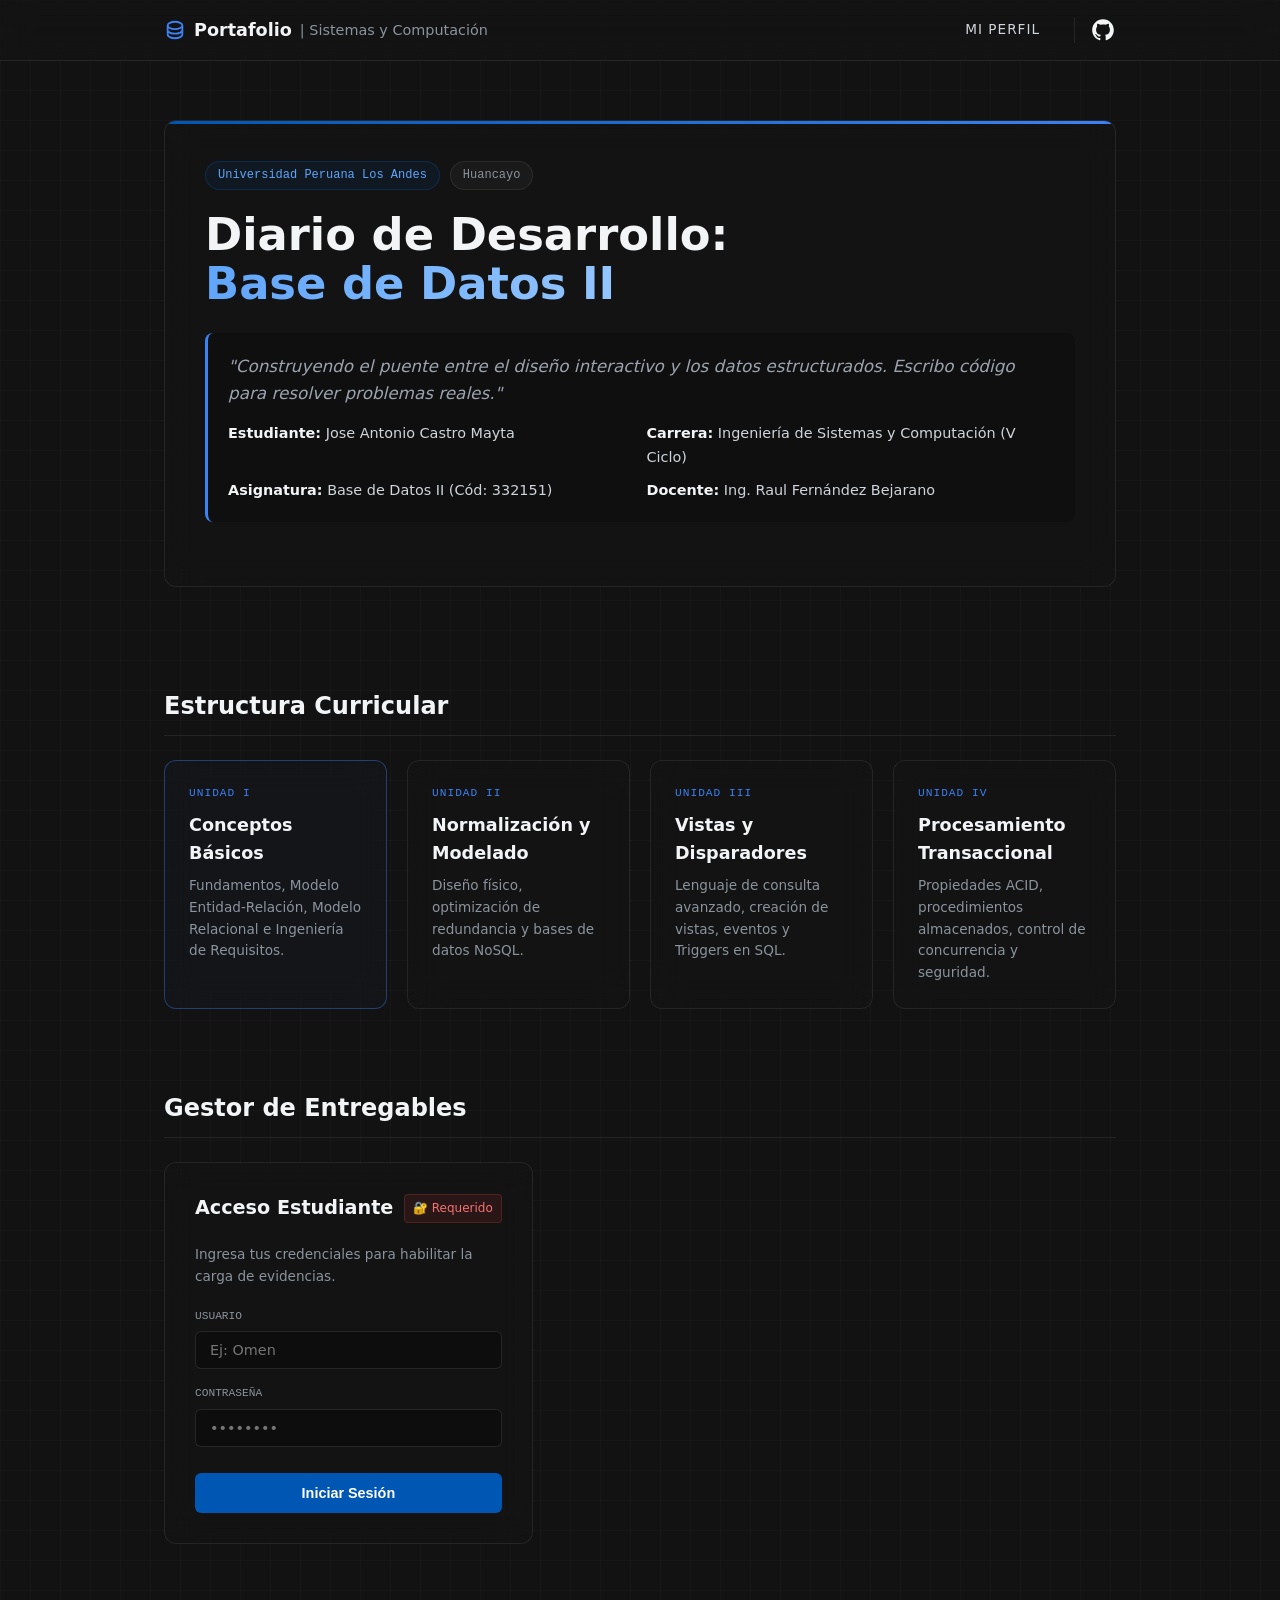
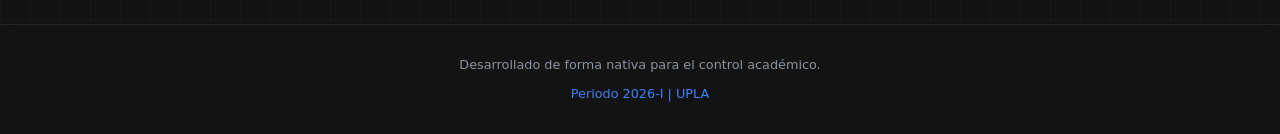
==== index.html @ 343cab28 "Add files via upload" ====
<!DOCTYPE html>
<html lang="es">
<head>
    <meta charset="UTF-8">
    <meta name="viewport" content="width=device-width, initial-scale=1.0">
    <title>Portafolio | Base de Datos II - UPLA</title>
    <link rel="stylesheet" href="styles.css">
</head>
<body>

    <nav class="glass-panel" style="border-radius: 0; border-top: none; border-left: none; border-right: none;">
        <div class="nav-content">
            <div class="logo">
                <svg width="22" height="22" fill="none" stroke="currentColor" viewBox="0 0 24 24" style="color: var(--accent)">
                    <path stroke-linecap="round" stroke-linejoin="round" stroke-width="2" d="M4 7v10c0 2.21 3.582 4 8 4s8-1.79 8-4V7M4 7c0 2.21 3.582 4 8 4s8-1.79 8-4M4 7c0-2.21 3.582-4 8-4s8 1.79 8 4m0 5c0 2.21-3.582 4-8 4s-8-1.79-8-4"></path>
                </svg>
                Portafolio <span>| Sistemas y Computación</span>
            </div>
            <ul class="nav-links" style="display: flex; align-items: center;">
                <li><a href="contruccion.html">Mi Perfil</a></li>
                <li style="margin-left: 10px; padding-left: 15px; border-left: 1px solid var(--border-color);">
                    <a href="https://github.com/joseofical-ctrl/database-web" target="_blank" style="display: flex; align-items: center; gap: 6px; color: var(--text-light); transition: color 0.3s;">
                        <svg width="26" height="26" fill="currentColor" viewBox="0 0 24 24">
                            <path fill-rule="evenodd" clip-rule="evenodd" d="M12 2C6.477 2 2 6.477 2 12c0 4.42 2.865 8.166 6.839 9.489.5.092.682-.217.682-.482 0-.237-.008-.866-.013-1.7-2.782.603-3.369-1.34-3.369-1.34-.454-1.156-1.11-1.462-1.11-1.462-.908-.62.069-.608.069-.608 1.003.07 1.531 1.03 1.531 1.03.892 1.529 2.341 1.087 2.91.831.092-.646.35-1.086.636-1.336-2.22-.253-4.555-1.11-4.555-4.943 0-1.091.39-1.984 1.029-2.683-.103-.253-.446-1.27.098-2.647 0 0 .84-.269 2.75 1.025A9.578 9.578 0 0112 6.836c.85.004 1.705.114 2.504.336 1.909-1.294 2.747-1.025 2.747-1.025.546 1.379.203 2.394.1 2.647.64.699 1.028 1.592 1.028 2.683 0 3.842-2.339 4.687-4.566 4.935.359.309.678.919.678 1.852 0 1.336-.012 2.415-.012 2.743 0 .267.18.578.688.48C19.138 20.161 22 16.416 22 12c0-5.523-4.477-10-10-10z"></path>
                        </svg>
                    </a>
                </li>
            </ul>
        </div>
    </nav>

    <div class="container">
        <section id="presentacion">
            <div class="glass-panel hero-card">
                <div class="hero-decoration"></div>
                <div class="header-badges">
                    <span class="badge upla-badge">Universidad Peruana Los Andes</span>
                    <span class="badge location-badge">Huancayo</span>
                </div>
                <h1>Diario de Desarrollo: <br> <span class="text-gradient">Base de Datos II</span></h1>
                <div class="profile-info">
                    <p class="philosophy">"Construyendo el puente entre el diseño interactivo y los datos estructurados. Escribo código para resolver problemas reales."</p>
                    <ul class="course-details">
                        <li><strong>Estudiante:</strong> Jose Antonio Castro Mayta</li>
                        <li><strong>Carrera:</strong> Ingeniería de Sistemas y Computación (V Ciclo)</li>
                        <li><strong>Asignatura:</strong> Base de Datos II (Cód: 332151)</li>
                        <li><strong>Docente:</strong> Ing. Raul Fernández Bejarano</li>
                    </ul>
                </div>
            </div>
        </section>

        <section id="silabo">
            <h2 class="section-title">Estructura Curricular</h2>
            <div class="roadmap-grid">
                <div class="glass-panel unit-card active-unit">
                    <div class="unit-number">Unidad I</div>
                    <h3>Conceptos Básicos</h3>
                    <p>Fundamentos, Modelo Entidad-Relación, Modelo Relacional e Ingeniería de Requisitos.</p>
                </div>
                <div class="glass-panel unit-card">
                    <div class="unit-number">Unidad II</div>
                    <h3>Normalización y Modelado</h3>
                    <p>Diseño físico, optimización de redundancia y bases de datos NoSQL.</p>
                </div>
                <div class="glass-panel unit-card">
                    <div class="unit-number">Unidad III</div>
                    <h3>Vistas y Disparadores</h3>
                    <p>Lenguaje de consulta avanzado, creación de vistas, eventos y Triggers en SQL.</p>
                </div>
                <div class="glass-panel unit-card">
                    <div class="unit-number">Unidad IV</div>
                    <h3>Procesamiento Transaccional</h3>
                    <p>Propiedades ACID, procedimientos almacenados, control de concurrencia y seguridad.</p>
                </div>
            </div>
        </section>

        <section id="entregables">
            <h2 class="section-title">Gestor de Entregables</h2>
            <div class="dashboard-grid">
                
                <div class="glass-panel upload-panel" id="panelInteractivo">
                    <div id="loginSection">
                        <div class="panel-header">
                            <h2>Acceso Estudiante</h2>
                            <span class="auth-lock">🔐 Requerido</span>
                        </div>
                        <p style="font-size: 0.85rem; color: var(--text-muted); margin-bottom: 20px;">
                            Ingresa tus credenciales para habilitar la carga de evidencias.
                        </p>
                        <form id="loginForm">
                            <div class="form-group">
                                <label for="codigo">Usuario</label>
                                <input type="text" id="codigo" class="form-control" placeholder="Ej: Omen" required>
                            </div>
                            <div class="form-group">
                                <label for="password">Contraseña</label>
                                <input type="password" id="password" class="form-control" placeholder="••••••••" required>
                            </div>
                            <button type="submit" class="btn-submit" style="background: var(--upla-blue); margin-top: 10px;">
                                Iniciar Sesión
                            </button>
                        </form>
                    </div>

                    <div id="uploadSection" class="hidden">
                        <div class="panel-header">
                            <h2>Subir Evidencia</h2>
                            <button id="btnLogout" class="btn-logout">Cerrar Sesión</button>
                        </div>
                        
                        <form id="uploadForm">
                            <div class="form-group">
                                <label for="weekSelect">Seleccionar Unidad</label>
                                <select id="weekSelect" class="form-control" required>
                                    <option value="Unidad I • Semana 1">Unidad I - Semana 1</option>
                                    <option value="Unidad I • Semana 2">Unidad I - Semana 2</option>
                                    <option value="Unidad I • Semana 3">Unidad I - Semana 3</option>
                                    <option value="Unidad I • Semana 4">Unidad I - Semana 4</option>
                                </select>
                            </div>
                            
                            <div class="form-group">
                                <label for="taskTitle">Título del Informe</label>
                                <input type="text" id="taskTitle" class="form-control" placeholder="Ej: Informe Técnico Comparativo" required>
                            </div>

                            <div class="form-group">
                                <label for="fileInput">Documentos e Imágenes (Múltiples)</label>
                                <input type="file" id="fileInput" class="form-control" accept=".pdf,.docx,.zip,.jpg,.png,.jpeg" multiple required>
                                <div id="previewContainer" style="display: flex; gap: 10px; flex-wrap: wrap; margin-top: 10px;"></div>
                            </div>

                            <button type="submit" class="btn-submit mt-4">Registrar Entrega</button>
                        </form>
                    </div>
                </div>

                <div class="history-panel">
                    <div class="tasks-list" id="tasksList">
                        </div>
                </div>
            </div>
        </section>
    </div>

    <div id="editModal" class="hidden" style="position: fixed; top: 0; left: 0; width: 100%; height: 100%; background: rgba(0,0,0,0.8); z-index: 2000; display: flex; justify-content: center; align-items: center; backdrop-filter: blur(5px);">
        <div class="glass-panel" style="padding: 30px; width: 400px; max-width: 90%;">
            <h2 style="color: white; margin-bottom: 20px; font-size: 1.5rem;">Editar Entrega</h2>
            <form id="editForm">
                <input type="hidden" id="editId">
                <div class="form-group">
                    <label for="editWeekSelect">Modificar Unidad</label>
                    <select id="editWeekSelect" class="form-control" required>
                        <option value="Unidad I • Semana 1">Unidad I - Semana 1</option>
                        <option value="Unidad I • Semana 2">Unidad I - Semana 2</option>
                        <option value="Unidad I • Semana 3">Unidad I - Semana 3</option>
                        <option value="Unidad I • Semana 4">Unidad I - Semana 4</option>
                    </select>
                </div>
                <div class="form-group">
                    <label for="editTitle">Modificar Título</label>
                    <input type="text" id="editTitle" class="form-control" required>
                </div>
                
                <div class="form-group">
                    <label for="editFileInput">Subir Documentos</label>
                    <input type="file" id="editFileInput" class="form-control" accept=".pdf,.docx,.zip,.jpg,.png,.jpeg" multiple>
                    <small style="color: var(--text-muted); font-size: 0.75rem;">* Deja en blanco para mantener los archivos actuales.</small>
                    
                    <label style="display: flex; align-items: center; gap: 8px; font-size: 0.85rem; color: var(--text-light); margin-top: 10px; cursor: pointer;">
                        <input type="checkbox" id="keepOldFiles" checked>
                        Sumar a los archivos existentes (No borrar los anteriores)
                    </label>
                </div>

                <div style="display: flex; gap: 10px; margin-top: 25px;">
                    <button type="submit" class="btn-submit" style="flex: 1;">Guardar Cambios</button>
                    <button type="button" id="btnCancelEdit" class="btn-submit" style="flex: 1; background: transparent; border: 1px solid rgba(239, 68, 68, 0.5); color: #f87171;">Cancelar</button>
                </div>
            </form>
        </div>
    </div>

    <div id="viewDocsModal" class="hidden" style="position: fixed; top: 0; left: 0; width: 100%; height: 100%; background: rgba(0,0,0,0.8); z-index: 2000; display: flex; justify-content: center; align-items: center; backdrop-filter: blur(5px);">
        <div class="glass-panel" style="padding: 30px; width: 800px; max-width: 95%;">
            <div style="display: flex; justify-content: space-between; align-items: center; margin-bottom: 20px;">
                <h2 style="color: white; font-size: 1.5rem;">Archivos Adjuntos</h2>
                <button id="btnCloseDocs" style="background: transparent; border: none; color: var(--text-muted); cursor: pointer; font-size: 1.5rem; transition: color 0.3s;">✖</button>
            </div>
            
            <div id="docsListContainer" style="display: flex; flex-direction: column; gap: 12px; max-height: 60vh; overflow-y: auto; padding-right: 10px;">
                </div>
        </div>
    </div>

    <footer class="glass-panel" style="border-radius: 0; border-bottom: none; border-left: none; border-right: none;">
        <p>Desarrollado de forma nativa para el control académico.</p>
        <p style="margin-top: 8px; color: var(--accent);">Periodo 2026-I | UPLA</p>
    </footer>

    <script src="script.js"></script>
</body>
</html>
---- styles.css ----
:root {
    --bg-main: #121212;
    --bg-darker: #0d0d0d;
    --text-main: #d1d5db; 
    --text-light: #f3f4f6;
    --text-muted: #8b949e; 
    --accent: #3b82f6; 
    --upla-blue: #0056b3;
    --border-color: rgba(255, 255, 255, 0.08);
    --glass-bg: rgba(20, 20, 20, 0.6);
    --font-family: 'Segoe UI', system-ui, -apple-system, sans-serif;
}

* { margin: 0; padding: 0; box-sizing: border-box; }

body {
    background-color: var(--bg-main);
    color: var(--text-main);
    font-family: var(--font-family);
    line-height: 1.6;
    background-image: 
        linear-gradient(to right, rgba(255, 255, 255, 0.02) 1px, transparent 1px),
        linear-gradient(to bottom, rgba(255, 255, 255, 0.02) 1px, transparent 1px);
    background-size: 30px 30px;
}

a { color: inherit; text-decoration: none; transition: color 0.3s; }
a:hover { color: var(--accent); }

.container { max-width: 1000px; margin: 0 auto; padding: 0 24px; }
.section-title { font-size: 1.5rem; color: var(--text-light); margin-bottom: 24px; border-bottom: 1px solid var(--border-color); padding-bottom: 10px; }

.glass-panel {
    background: var(--glass-bg);
    backdrop-filter: blur(16px);
    -webkit-backdrop-filter: blur(16px);
    border: 1px solid var(--border-color);
    border-radius: 12px;
}

nav { position: fixed; top: 0; width: 100%; z-index: 1000; border-bottom: 1px solid var(--border-color); }
.nav-content { display: flex; justify-content: space-between; align-items: center; padding: 16px 24px; max-width: 1000px; margin: 0 auto; }
.logo { font-size: 1.1rem; font-weight: bold; color: var(--text-light); display: flex; align-items: center; gap: 8px; }
.logo span { color: var(--text-muted); font-weight: normal; font-size: 0.9rem; }
.nav-links { display: flex; gap: 24px; list-style: none; font-size: 0.85rem; text-transform: uppercase; letter-spacing: 1px; }

#presentacion { padding-top: 120px; padding-bottom: 60px; }
.hero-card { padding: 40px; position: relative; overflow: hidden; }
.hero-decoration { position: absolute; top: 0; left: 0; width: 100%; height: 3px; background: linear-gradient(to right, var(--upla-blue), var(--accent)); }
.header-badges { display: flex; gap: 10px; margin-bottom: 20px; }
.badge { padding: 4px 12px; border-radius: 20px; font-size: 0.75rem; font-family: monospace; border: 1px solid var(--border-color); }
.upla-badge { background: rgba(0, 86, 179, 0.1); color: #60a5fa; border-color: rgba(0, 86, 179, 0.3); }
.location-badge { background: rgba(255, 255, 255, 0.03); color: var(--text-muted); }
.hero-card h1 { font-size: 2.8rem; color: var(--text-light); line-height: 1.1; margin-bottom: 24px; }
.text-gradient { background: linear-gradient(to right, #60a5fa, #93c5fd); -webkit-background-clip: text; -webkit-text-fill-color: transparent; }

.profile-info { background: rgba(0,0,0,0.2); padding: 20px; border-radius: 8px; border-left: 3px solid var(--accent); margin-bottom: 24px; }
.philosophy { font-style: italic; color: #9ca3af; margin-bottom: 16px; font-size: 1.05rem; }
.course-details { list-style: none; display: grid; grid-template-columns: 1fr 1fr; gap: 10px; font-size: 0.9rem; }
.course-details strong { color: var(--text-light); font-weight: 600; }

.tags { display: flex; gap: 10px; flex-wrap: wrap; }
.tag { padding: 4px 10px; background: var(--bg-darker); border: 1px solid rgba(255,255,255,0.1); border-radius: 4px; font-size: 0.75rem; font-family: monospace; }

#silabo { padding: 40px 0; }
.roadmap-grid { display: grid; grid-template-columns: repeat(auto-fit, minmax(220px, 1fr)); gap: 20px; }
.unit-card { padding: 24px; transition: transform 0.3s; }
.unit-card:hover { transform: translateY(-5px); border-color: rgba(59, 130, 246, 0.3); }
.active-unit { border-color: rgba(59, 130, 246, 0.4); background: rgba(59, 130, 246, 0.03); }
.unit-number { font-size: 0.7rem; font-family: monospace; color: var(--accent); text-transform: uppercase; letter-spacing: 1px; margin-bottom: 8px; }
.unit-card h3 { font-size: 1.1rem; color: var(--text-light); margin-bottom: 8px; }
.unit-card p { font-size: 0.85rem; color: var(--text-muted); }

#entregables { padding: 40px 0 80px 0; }
.dashboard-grid { display: grid; grid-template-columns: 1fr; gap: 30px; }
@media (min-width: 800px) { .dashboard-grid { grid-template-columns: 4fr 6fr; } }

.upload-panel { padding: 30px; position: sticky; top: 90px; }
.panel-header { display: flex; justify-content: space-between; align-items: center; margin-bottom: 20px; }
.panel-header h2 { color: var(--text-light); font-size: 1.2rem; }
.auth-lock { font-size: 0.75rem; background: rgba(239, 68, 68, 0.1); color: #f87171; padding: 4px 8px; border-radius: 4px; border: 1px solid rgba(239, 68, 68, 0.2); }

.form-group { margin-bottom: 16px; }
.form-group label { display: block; font-size: 0.7rem; font-family: monospace; color: var(--text-muted); margin-bottom: 6px; text-transform: uppercase; }
.form-control { width: 100%; background: var(--bg-darker); border: 1px solid rgba(255,255,255,0.1); color: var(--text-muted); padding: 10px 14px; border-radius: 6px; font-family: inherit; font-size: 0.9rem; }

.btn-submit { width: 100%; padding: 12px; border-radius: 6px; font-size: 0.9rem; font-weight: 600; text-align: center; border: none; color: white; background: var(--accent); cursor: pointer; transition: background 0.3s;}
.btn-submit:hover { background: #2563eb; }

.tasks-list { display: flex; flex-direction: column; gap: 16px; }
.task-card { padding: 20px; border-left: 3px solid var(--accent); }
.task-header { display: flex; justify-content: space-between; align-items: flex-start; margin-bottom: 12px; }
.task-week { font-size: 0.7rem; font-family: monospace; color: var(--accent); }
.task-title { color: var(--text-light); font-size: 1rem; margin-top: 4px; }
.task-desc { font-size: 0.85rem; color: var(--text-muted); margin-top: 4px; }
.status-badge { font-size: 0.7rem; font-weight: bold; padding: 3px 8px; border-radius: 4px; background: rgba(16, 185, 129, 0.1); color: #34d399; border: 1px solid rgba(16, 185, 129, 0.2); }
.task-links { padding-top: 12px; border-top: 1px solid var(--border-color); display: flex; gap: 12px; }
.btn-link { font-size: 0.8rem; color: var(--text-main); background: rgba(255,255,255,0.03); padding: 6px 10px; border-radius: 4px; border: 1px solid transparent; cursor: pointer;}
.btn-link:hover { background: rgba(255,255,255,0.08); border-color: var(--border-color); color: var(--text-light); }

footer { text-align: center; padding: 30px; border-top: 1px solid var(--border-color); font-size: 0.8rem; color: var(--text-muted); }

.hidden { display: none !important; }

.btn-logout { background: transparent; border: 1px solid rgba(239, 68, 68, 0.3); color: #f87171; padding: 4px 10px; border-radius: 4px; font-size: 0.7rem; cursor: pointer; transition: all 0.3s ease; }
.btn-logout:hover { background: rgba(239, 68, 68, 0.1); border-color: rgba(239, 68, 68, 0.6); }
.mt-4 { margin-top: 16px; }

@keyframes slideDown {
    from { opacity: 0; transform: translateY(-10px); }
    to { opacity: 1; transform: translateY(0); }
}
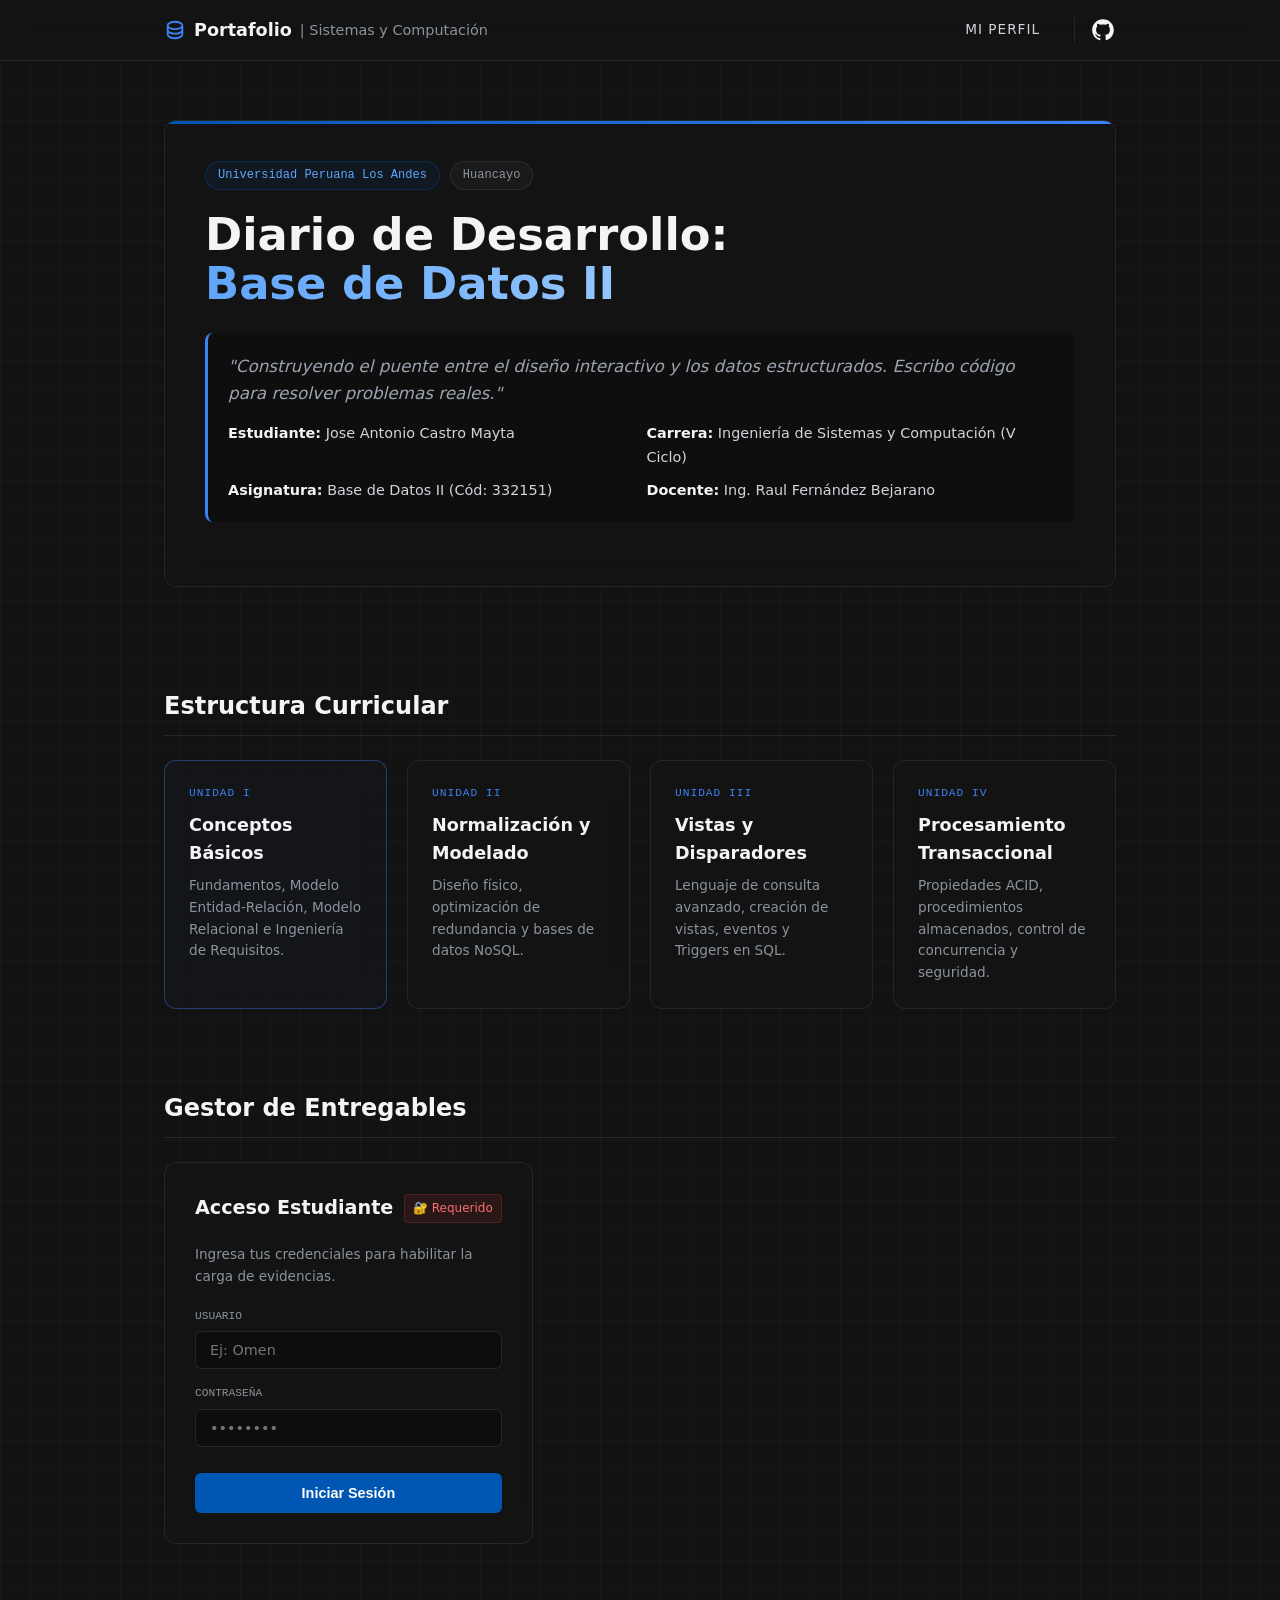
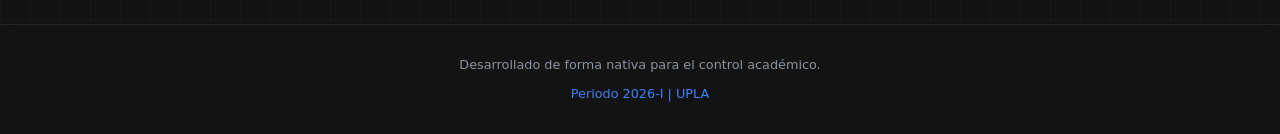
==== commit b2bc6748: "Add files via upload" ====
--- a/index.html
+++ b/index.html
@@ -1,27 +1,36 @@
 <!DOCTYPE html>
 <html lang="es">
+
 <head>
     <meta charset="UTF-8">
     <meta name="viewport" content="width=device-width, initial-scale=1.0">
+    <meta name="description"
+        content="Portafolio del curso de Base de Datos II de Jose Antonio Castro Mayta. Diario de desarrollo, tareas y entregables de proyectos web.">
     <title>Portafolio | Base de Datos II - UPLA</title>
     <link rel="stylesheet" href="styles.css">
 </head>
+
 <body>
 
-    <nav class="glass-panel" style="border-radius: 0; border-top: none; border-left: none; border-right: none;">
+    <nav class="glass-panel nav-panel">
         <div class="nav-content">
             <div class="logo">
-                <svg width="22" height="22" fill="none" stroke="currentColor" viewBox="0 0 24 24" style="color: var(--accent)">
-                    <path stroke-linecap="round" stroke-linejoin="round" stroke-width="2" d="M4 7v10c0 2.21 3.582 4 8 4s8-1.79 8-4V7M4 7c0 2.21 3.582 4 8 4s8-1.79 8-4M4 7c0-2.21 3.582-4 8-4s8 1.79 8 4m0 5c0 2.21-3.582 4-8 4s-8-1.79-8-4"></path>
+                <svg width="22" height="22" fill="none" stroke="currentColor" viewBox="0 0 24 24"
+                    style="color: var(--accent)">
+                    <path stroke-linecap="round" stroke-linejoin="round" stroke-width="2"
+                        d="M4 7v10c0 2.21 3.582 4 8 4s8-1.79 8-4V7M4 7c0 2.21 3.582 4 8 4s8-1.79 8-4M4 7c0-2.21 3.582-4 8-4s8 1.79 8 4m0 5c0 2.21-3.582 4-8 4s-8-1.79-8-4">
+                    </path>
                 </svg>
                 Portafolio <span>| Sistemas y Computación</span>
             </div>
-            <ul class="nav-links" style="display: flex; align-items: center;">
-                <li><a href="contruccion.html">Mi Perfil</a></li>
-                <li style="margin-left: 10px; padding-left: 15px; border-left: 1px solid var(--border-color);">
-                    <a href="https://github.com/joseofical-ctrl/database-web" target="_blank" style="display: flex; align-items: center; gap: 6px; color: var(--text-light); transition: color 0.3s;">
+            <ul class="nav-links nav-items-wrapper">
+                <li><a href="perfil.html">Mi Perfil</a></li>
+                <li class="nav-link-divider">
+                    <a href="https://github.com/joseofical-ctrl/database-web" target="_blank" class="github-link">
                         <svg width="26" height="26" fill="currentColor" viewBox="0 0 24 24">
-                            <path fill-rule="evenodd" clip-rule="evenodd" d="M12 2C6.477 2 2 6.477 2 12c0 4.42 2.865 8.166 6.839 9.489.5.092.682-.217.682-.482 0-.237-.008-.866-.013-1.7-2.782.603-3.369-1.34-3.369-1.34-.454-1.156-1.11-1.462-1.11-1.462-.908-.62.069-.608.069-.608 1.003.07 1.531 1.03 1.531 1.03.892 1.529 2.341 1.087 2.91.831.092-.646.35-1.086.636-1.336-2.22-.253-4.555-1.11-4.555-4.943 0-1.091.39-1.984 1.029-2.683-.103-.253-.446-1.27.098-2.647 0 0 .84-.269 2.75 1.025A9.578 9.578 0 0112 6.836c.85.004 1.705.114 2.504.336 1.909-1.294 2.747-1.025 2.747-1.025.546 1.379.203 2.394.1 2.647.64.699 1.028 1.592 1.028 2.683 0 3.842-2.339 4.687-4.566 4.935.359.309.678.919.678 1.852 0 1.336-.012 2.415-.012 2.743 0 .267.18.578.688.48C19.138 20.161 22 16.416 22 12c0-5.523-4.477-10-10-10z"></path>
+                            <path fill-rule="evenodd" clip-rule="evenodd"
+                                d="M12 2C6.477 2 2 6.477 2 12c0 4.42 2.865 8.166 6.839 9.489.5.092.682-.217.682-.482 0-.237-.008-.866-.013-1.7-2.782.603-3.369-1.34-3.369-1.34-.454-1.156-1.11-1.462-1.11-1.462-.908-.62.069-.608.069-.608 1.003.07 1.531 1.03 1.531 1.03.892 1.529 2.341 1.087 2.91.831.092-.646.35-1.086.636-1.336-2.22-.253-4.555-1.11-4.555-4.943 0-1.091.39-1.984 1.029-2.683-.103-.253-.446-1.27.098-2.647 0 0 .84-.269 2.75 1.025A9.578 9.578 0 0112 6.836c.85.004 1.705.114 2.504.336 1.909-1.294 2.747-1.025 2.747-1.025.546 1.379.203 2.394.1 2.647.64.699 1.028 1.592 1.028 2.683 0 3.842-2.339 4.687-4.566 4.935.359.309.678.919.678 1.852 0 1.336-.012 2.415-.012 2.743 0 .267.18.578.688.48C19.138 20.161 22 16.416 22 12c0-5.523-4.477-10-10-10z">
+                            </path>
                         </svg>
                     </a>
                 </li>
@@ -29,7 +38,7 @@
         </div>
     </nav>
 
-    <div class="container">
+    <main class="container">
         <section id="presentacion">
             <div class="glass-panel hero-card">
                 <div class="hero-decoration"></div>
@@ -39,7 +48,8 @@
                 </div>
                 <h1>Diario de Desarrollo: <br> <span class="text-gradient">Base de Datos II</span></h1>
                 <div class="profile-info">
-                    <p class="philosophy">"Construyendo el puente entre el diseño interactivo y los datos estructurados. Escribo código para resolver problemas reales."</p>
+                    <p class="philosophy">"Construyendo el puente entre el diseño interactivo y los datos estructurados.
+                        Escribo código para resolver problemas reales."</p>
                     <ul class="course-details">
                         <li><strong>Estudiante:</strong> Jose Antonio Castro Mayta</li>
                         <li><strong>Carrera:</strong> Ingeniería de Sistemas y Computación (V Ciclo)</li>
@@ -79,14 +89,14 @@
         <section id="entregables">
             <h2 class="section-title">Gestor de Entregables</h2>
             <div class="dashboard-grid">
-                
+
                 <div class="glass-panel upload-panel" id="panelInteractivo">
                     <div id="loginSection">
                         <div class="panel-header">
                             <h2>Acceso Estudiante</h2>
                             <span class="auth-lock">🔐 Requerido</span>
                         </div>
-                        <p style="font-size: 0.85rem; color: var(--text-muted); margin-bottom: 20px;">
+                        <p class="auth-subtitle">
                             Ingresa tus credenciales para habilitar la carga de evidencias.
                         </p>
                         <form id="loginForm">
@@ -96,9 +106,10 @@
                             </div>
                             <div class="form-group">
                                 <label for="password">Contraseña</label>
-                                <input type="password" id="password" class="form-control" placeholder="••••••••" required>
-                            </div>
-                            <button type="submit" class="btn-submit" style="background: var(--upla-blue); margin-top: 10px;">
+                                <input type="password" id="password" class="form-control" placeholder="••••••••"
+                                    required>
+                            </div>
+                            <button type="submit" class="btn-submit btn-login">
                                 Iniciar Sesión
                             </button>
                         </form>
@@ -109,7 +120,7 @@
                             <h2>Subir Evidencia</h2>
                             <button id="btnLogout" class="btn-logout">Cerrar Sesión</button>
                         </div>
-                        
+
                         <form id="uploadForm">
                             <div class="form-group">
                                 <label for="weekSelect">Seleccionar Unidad</label>
@@ -120,16 +131,18 @@
                                     <option value="Unidad I • Semana 4">Unidad I - Semana 4</option>
                                 </select>
                             </div>
-                            
+
                             <div class="form-group">
                                 <label for="taskTitle">Título del Informe</label>
-                                <input type="text" id="taskTitle" class="form-control" placeholder="Ej: Informe Técnico Comparativo" required>
+                                <input type="text" id="taskTitle" class="form-control"
+                                    placeholder="Ej: Informe Técnico Comparativo" required>
                             </div>
 
                             <div class="form-group">
                                 <label for="fileInput">Documentos e Imágenes (Múltiples)</label>
-                                <input type="file" id="fileInput" class="form-control" accept=".pdf,.docx,.zip,.jpg,.png,.jpeg" multiple required>
-                                <div id="previewContainer" style="display: flex; gap: 10px; flex-wrap: wrap; margin-top: 10px;"></div>
+                                <input type="file" id="fileInput" class="form-control"
+                                    accept=".pdf,.docx,.zip,.jpg,.png,.jpeg" multiple required>
+                                <div id="previewContainer" class="preview-container"></div>
                             </div>
 
                             <button type="submit" class="btn-submit mt-4">Registrar Entrega</button>
@@ -139,15 +152,15 @@
 
                 <div class="history-panel">
                     <div class="tasks-list" id="tasksList">
-                        </div>
+                    </div>
                 </div>
             </div>
         </section>
-    </div>
-
-    <div id="editModal" class="hidden" style="position: fixed; top: 0; left: 0; width: 100%; height: 100%; background: rgba(0,0,0,0.8); z-index: 2000; display: flex; justify-content: center; align-items: center; backdrop-filter: blur(5px);">
-        <div class="glass-panel" style="padding: 30px; width: 400px; max-width: 90%;">
-            <h2 style="color: white; margin-bottom: 20px; font-size: 1.5rem;">Editar Entrega</h2>
+    </main>
+
+    <div id="editModal" class="hidden modal-overlay">
+        <div class="glass-panel modal-panel">
+            <h2 class="modal-title">Editar Entrega</h2>
             <form id="editForm">
                 <input type="hidden" id="editId">
                 <div class="form-group">
@@ -163,43 +176,45 @@
                     <label for="editTitle">Modificar Título</label>
                     <input type="text" id="editTitle" class="form-control" required>
                 </div>
-                
+
                 <div class="form-group">
                     <label for="editFileInput">Subir Documentos</label>
-                    <input type="file" id="editFileInput" class="form-control" accept=".pdf,.docx,.zip,.jpg,.png,.jpeg" multiple>
-                    <small style="color: var(--text-muted); font-size: 0.75rem;">* Deja en blanco para mantener los archivos actuales.</small>
-                    
-                    <label style="display: flex; align-items: center; gap: 8px; font-size: 0.85rem; color: var(--text-light); margin-top: 10px; cursor: pointer;">
+                    <input type="file" id="editFileInput" class="form-control" accept=".pdf,.docx,.zip,.jpg,.png,.jpeg"
+                        multiple>
+                    <small class="help-text">* Deja en blanco para mantener los archivos actuales.</small>
+
+                    <label class="checkbox-label">
                         <input type="checkbox" id="keepOldFiles" checked>
                         Sumar a los archivos existentes (No borrar los anteriores)
                     </label>
                 </div>
 
-                <div style="display: flex; gap: 10px; margin-top: 25px;">
-                    <button type="submit" class="btn-submit" style="flex: 1;">Guardar Cambios</button>
-                    <button type="button" id="btnCancelEdit" class="btn-submit" style="flex: 1; background: transparent; border: 1px solid rgba(239, 68, 68, 0.5); color: #f87171;">Cancelar</button>
+                <div class="button-group">
+                    <button type="submit" class="btn-submit btn-flex">Guardar Cambios</button>
+                    <button type="button" id="btnCancelEdit" class="btn-submit btn-flex btn-cancel">Cancelar</button>
                 </div>
             </form>
         </div>
     </div>
 
-    <div id="viewDocsModal" class="hidden" style="position: fixed; top: 0; left: 0; width: 100%; height: 100%; background: rgba(0,0,0,0.8); z-index: 2000; display: flex; justify-content: center; align-items: center; backdrop-filter: blur(5px);">
-        <div class="glass-panel" style="padding: 30px; width: 800px; max-width: 95%;">
-            <div style="display: flex; justify-content: space-between; align-items: center; margin-bottom: 20px;">
-                <h2 style="color: white; font-size: 1.5rem;">Archivos Adjuntos</h2>
-                <button id="btnCloseDocs" style="background: transparent; border: none; color: var(--text-muted); cursor: pointer; font-size: 1.5rem; transition: color 0.3s;">✖</button>
-            </div>
-            
-            <div id="docsListContainer" style="display: flex; flex-direction: column; gap: 12px; max-height: 60vh; overflow-y: auto; padding-right: 10px;">
-                </div>
+    <div id="viewDocsModal" class="hidden modal-overlay">
+        <div class="glass-panel modal-panel large">
+            <div class="modal-header-row">
+                <h2 class="modal-title" style="margin-bottom:0;">Archivos Adjuntos</h2>
+                <button id="btnCloseDocs" class="btn-close-modal">✖</button>
+            </div>
+
+            <div id="docsListContainer" class="docs-list">
+            </div>
         </div>
     </div>
 
-    <footer class="glass-panel" style="border-radius: 0; border-bottom: none; border-left: none; border-right: none;">
+    <footer class="glass-panel footer-panel">
         <p>Desarrollado de forma nativa para el control académico.</p>
-        <p style="margin-top: 8px; color: var(--accent);">Periodo 2026-I | UPLA</p>
+        <p class="footer-subtitle">Periodo 2026-I | UPLA</p>
     </footer>
 
     <script src="script.js"></script>
 </body>
+
 </html>
--- a/styles.css
+++ b/styles.css
@@ -1,34 +1,56 @@
 :root {
     --bg-main: #121212;
     --bg-darker: #0d0d0d;
-    --text-main: #d1d5db; 
+    --text-main: #d1d5db;
     --text-light: #f3f4f6;
-    --text-muted: #8b949e; 
-    --accent: #3b82f6; 
+    --text-muted: #8b949e;
+    --accent: #3b82f6;
     --upla-blue: #0056b3;
     --border-color: rgba(255, 255, 255, 0.08);
     --glass-bg: rgba(20, 20, 20, 0.6);
     --font-family: 'Segoe UI', system-ui, -apple-system, sans-serif;
 }
 
-* { margin: 0; padding: 0; box-sizing: border-box; }
+* {
+    margin: 0;
+    padding: 0;
+    box-sizing: border-box;
+}
 
 body {
     background-color: var(--bg-main);
     color: var(--text-main);
     font-family: var(--font-family);
     line-height: 1.6;
-    background-image: 
+    background-image:
         linear-gradient(to right, rgba(255, 255, 255, 0.02) 1px, transparent 1px),
         linear-gradient(to bottom, rgba(255, 255, 255, 0.02) 1px, transparent 1px);
     background-size: 30px 30px;
 }
 
-a { color: inherit; text-decoration: none; transition: color 0.3s; }
-a:hover { color: var(--accent); }
-
-.container { max-width: 1000px; margin: 0 auto; padding: 0 24px; }
-.section-title { font-size: 1.5rem; color: var(--text-light); margin-bottom: 24px; border-bottom: 1px solid var(--border-color); padding-bottom: 10px; }
+a {
+    color: inherit;
+    text-decoration: none;
+    transition: color 0.3s;
+}
+
+a:hover {
+    color: var(--accent);
+}
+
+.container {
+    max-width: 1000px;
+    margin: 0 auto;
+    padding: 0 24px;
+}
+
+.section-title {
+    font-size: 1.5rem;
+    color: var(--text-light);
+    margin-bottom: 24px;
+    border-bottom: 1px solid var(--border-color);
+    padding-bottom: 10px;
+}
 
 .glass-panel {
     background: var(--glass-bg);
@@ -38,75 +60,920 @@
     border-radius: 12px;
 }
 
-nav { position: fixed; top: 0; width: 100%; z-index: 1000; border-bottom: 1px solid var(--border-color); }
-.nav-content { display: flex; justify-content: space-between; align-items: center; padding: 16px 24px; max-width: 1000px; margin: 0 auto; }
-.logo { font-size: 1.1rem; font-weight: bold; color: var(--text-light); display: flex; align-items: center; gap: 8px; }
-.logo span { color: var(--text-muted); font-weight: normal; font-size: 0.9rem; }
-.nav-links { display: flex; gap: 24px; list-style: none; font-size: 0.85rem; text-transform: uppercase; letter-spacing: 1px; }
-
-#presentacion { padding-top: 120px; padding-bottom: 60px; }
-.hero-card { padding: 40px; position: relative; overflow: hidden; }
-.hero-decoration { position: absolute; top: 0; left: 0; width: 100%; height: 3px; background: linear-gradient(to right, var(--upla-blue), var(--accent)); }
-.header-badges { display: flex; gap: 10px; margin-bottom: 20px; }
-.badge { padding: 4px 12px; border-radius: 20px; font-size: 0.75rem; font-family: monospace; border: 1px solid var(--border-color); }
-.upla-badge { background: rgba(0, 86, 179, 0.1); color: #60a5fa; border-color: rgba(0, 86, 179, 0.3); }
-.location-badge { background: rgba(255, 255, 255, 0.03); color: var(--text-muted); }
-.hero-card h1 { font-size: 2.8rem; color: var(--text-light); line-height: 1.1; margin-bottom: 24px; }
-.text-gradient { background: linear-gradient(to right, #60a5fa, #93c5fd); -webkit-background-clip: text; -webkit-text-fill-color: transparent; }
-
-.profile-info { background: rgba(0,0,0,0.2); padding: 20px; border-radius: 8px; border-left: 3px solid var(--accent); margin-bottom: 24px; }
-.philosophy { font-style: italic; color: #9ca3af; margin-bottom: 16px; font-size: 1.05rem; }
-.course-details { list-style: none; display: grid; grid-template-columns: 1fr 1fr; gap: 10px; font-size: 0.9rem; }
-.course-details strong { color: var(--text-light); font-weight: 600; }
-
-.tags { display: flex; gap: 10px; flex-wrap: wrap; }
-.tag { padding: 4px 10px; background: var(--bg-darker); border: 1px solid rgba(255,255,255,0.1); border-radius: 4px; font-size: 0.75rem; font-family: monospace; }
-
-#silabo { padding: 40px 0; }
-.roadmap-grid { display: grid; grid-template-columns: repeat(auto-fit, minmax(220px, 1fr)); gap: 20px; }
-.unit-card { padding: 24px; transition: transform 0.3s; }
-.unit-card:hover { transform: translateY(-5px); border-color: rgba(59, 130, 246, 0.3); }
-.active-unit { border-color: rgba(59, 130, 246, 0.4); background: rgba(59, 130, 246, 0.03); }
-.unit-number { font-size: 0.7rem; font-family: monospace; color: var(--accent); text-transform: uppercase; letter-spacing: 1px; margin-bottom: 8px; }
-.unit-card h3 { font-size: 1.1rem; color: var(--text-light); margin-bottom: 8px; }
-.unit-card p { font-size: 0.85rem; color: var(--text-muted); }
-
-#entregables { padding: 40px 0 80px 0; }
-.dashboard-grid { display: grid; grid-template-columns: 1fr; gap: 30px; }
-@media (min-width: 800px) { .dashboard-grid { grid-template-columns: 4fr 6fr; } }
-
-.upload-panel { padding: 30px; position: sticky; top: 90px; }
-.panel-header { display: flex; justify-content: space-between; align-items: center; margin-bottom: 20px; }
-.panel-header h2 { color: var(--text-light); font-size: 1.2rem; }
-.auth-lock { font-size: 0.75rem; background: rgba(239, 68, 68, 0.1); color: #f87171; padding: 4px 8px; border-radius: 4px; border: 1px solid rgba(239, 68, 68, 0.2); }
-
-.form-group { margin-bottom: 16px; }
-.form-group label { display: block; font-size: 0.7rem; font-family: monospace; color: var(--text-muted); margin-bottom: 6px; text-transform: uppercase; }
-.form-control { width: 100%; background: var(--bg-darker); border: 1px solid rgba(255,255,255,0.1); color: var(--text-muted); padding: 10px 14px; border-radius: 6px; font-family: inherit; font-size: 0.9rem; }
-
-.btn-submit { width: 100%; padding: 12px; border-radius: 6px; font-size: 0.9rem; font-weight: 600; text-align: center; border: none; color: white; background: var(--accent); cursor: pointer; transition: background 0.3s;}
-.btn-submit:hover { background: #2563eb; }
-
-.tasks-list { display: flex; flex-direction: column; gap: 16px; }
-.task-card { padding: 20px; border-left: 3px solid var(--accent); }
-.task-header { display: flex; justify-content: space-between; align-items: flex-start; margin-bottom: 12px; }
-.task-week { font-size: 0.7rem; font-family: monospace; color: var(--accent); }
-.task-title { color: var(--text-light); font-size: 1rem; margin-top: 4px; }
-.task-desc { font-size: 0.85rem; color: var(--text-muted); margin-top: 4px; }
-.status-badge { font-size: 0.7rem; font-weight: bold; padding: 3px 8px; border-radius: 4px; background: rgba(16, 185, 129, 0.1); color: #34d399; border: 1px solid rgba(16, 185, 129, 0.2); }
-.task-links { padding-top: 12px; border-top: 1px solid var(--border-color); display: flex; gap: 12px; }
-.btn-link { font-size: 0.8rem; color: var(--text-main); background: rgba(255,255,255,0.03); padding: 6px 10px; border-radius: 4px; border: 1px solid transparent; cursor: pointer;}
-.btn-link:hover { background: rgba(255,255,255,0.08); border-color: var(--border-color); color: var(--text-light); }
-
-footer { text-align: center; padding: 30px; border-top: 1px solid var(--border-color); font-size: 0.8rem; color: var(--text-muted); }
-
-.hidden { display: none !important; }
-
-.btn-logout { background: transparent; border: 1px solid rgba(239, 68, 68, 0.3); color: #f87171; padding: 4px 10px; border-radius: 4px; font-size: 0.7rem; cursor: pointer; transition: all 0.3s ease; }
-.btn-logout:hover { background: rgba(239, 68, 68, 0.1); border-color: rgba(239, 68, 68, 0.6); }
-.mt-4 { margin-top: 16px; }
+nav {
+    position: fixed;
+    top: 0;
+    width: 100%;
+    z-index: 1000;
+    border-bottom: 1px solid var(--border-color);
+}
+
+.nav-content {
+    display: flex;
+    justify-content: space-between;
+    align-items: center;
+    padding: 16px 24px;
+    max-width: 1000px;
+    margin: 0 auto;
+}
+
+.logo {
+    font-size: 1.1rem;
+    font-weight: bold;
+    color: var(--text-light);
+    display: flex;
+    align-items: center;
+    gap: 8px;
+}
+
+.logo span {
+    color: var(--text-muted);
+    font-weight: normal;
+    font-size: 0.9rem;
+}
+
+.nav-links {
+    display: flex;
+    gap: 24px;
+    list-style: none;
+    font-size: 0.85rem;
+    text-transform: uppercase;
+    letter-spacing: 1px;
+}
+
+#presentacion {
+    padding-top: 120px;
+    padding-bottom: 60px;
+}
+
+.hero-card {
+    padding: 40px;
+    position: relative;
+    overflow: hidden;
+}
+
+.hero-decoration {
+    position: absolute;
+    top: 0;
+    left: 0;
+    width: 100%;
+    height: 3px;
+    background: linear-gradient(to right, var(--upla-blue), var(--accent));
+}
+
+.header-badges {
+    display: flex;
+    gap: 10px;
+    margin-bottom: 20px;
+}
+
+.badge {
+    padding: 4px 12px;
+    border-radius: 20px;
+    font-size: 0.75rem;
+    font-family: monospace;
+    border: 1px solid var(--border-color);
+}
+
+.upla-badge {
+    background: rgba(0, 86, 179, 0.1);
+    color: #60a5fa;
+    border-color: rgba(0, 86, 179, 0.3);
+}
+
+.location-badge {
+    background: rgba(255, 255, 255, 0.03);
+    color: var(--text-muted);
+}
+
+.hero-card h1 {
+    font-size: 2.8rem;
+    color: var(--text-light);
+    line-height: 1.1;
+    margin-bottom: 24px;
+}
+
+.text-gradient {
+    background: linear-gradient(to right, #60a5fa, #93c5fd);
+    -webkit-background-clip: text;
+    -webkit-text-fill-color: transparent;
+}
+
+.profile-info {
+    background: rgba(0, 0, 0, 0.2);
+    padding: 20px;
+    border-radius: 8px;
+    border-left: 3px solid var(--accent);
+    margin-bottom: 24px;
+}
+
+.philosophy {
+    font-style: italic;
+    color: #9ca3af;
+    margin-bottom: 16px;
+    font-size: 1.05rem;
+}
+
+.course-details {
+    list-style: none;
+    display: grid;
+    grid-template-columns: 1fr 1fr;
+    gap: 10px;
+    font-size: 0.9rem;
+}
+
+.course-details strong {
+    color: var(--text-light);
+    font-weight: 600;
+}
+
+.tags {
+    display: flex;
+    gap: 10px;
+    flex-wrap: wrap;
+}
+
+.tag {
+    padding: 4px 10px;
+    background: var(--bg-darker);
+    border: 1px solid rgba(255, 255, 255, 0.1);
+    border-radius: 4px;
+    font-size: 0.75rem;
+    font-family: monospace;
+}
+
+#silabo {
+    padding: 40px 0;
+}
+
+.roadmap-grid {
+    display: grid;
+    grid-template-columns: repeat(auto-fit, minmax(220px, 1fr));
+    gap: 20px;
+}
+
+.unit-card {
+    padding: 24px;
+    transition: transform 0.3s;
+}
+
+.unit-card:hover {
+    transform: translateY(-5px);
+    border-color: rgba(59, 130, 246, 0.3);
+}
+
+.active-unit {
+    border-color: rgba(59, 130, 246, 0.4);
+    background: rgba(59, 130, 246, 0.03);
+}
+
+.unit-number {
+    font-size: 0.7rem;
+    font-family: monospace;
+    color: var(--accent);
+    text-transform: uppercase;
+    letter-spacing: 1px;
+    margin-bottom: 8px;
+}
+
+.unit-card h3 {
+    font-size: 1.1rem;
+    color: var(--text-light);
+    margin-bottom: 8px;
+}
+
+.unit-card p {
+    font-size: 0.85rem;
+    color: var(--text-muted);
+}
+
+#entregables {
+    padding: 40px 0 80px 0;
+}
+
+.dashboard-grid {
+    display: grid;
+    grid-template-columns: 1fr;
+    gap: 30px;
+}
+
+@media (min-width: 800px) {
+    .dashboard-grid {
+        grid-template-columns: 4fr 6fr;
+    }
+}
+
+.upload-panel {
+    padding: 30px;
+    position: sticky;
+    top: 90px;
+}
+
+.panel-header {
+    display: flex;
+    justify-content: space-between;
+    align-items: center;
+    margin-bottom: 20px;
+}
+
+.panel-header h2 {
+    color: var(--text-light);
+    font-size: 1.2rem;
+}
+
+.auth-lock {
+    font-size: 0.75rem;
+    background: rgba(239, 68, 68, 0.1);
+    color: #f87171;
+    padding: 4px 8px;
+    border-radius: 4px;
+    border: 1px solid rgba(239, 68, 68, 0.2);
+}
+
+.form-group {
+    margin-bottom: 16px;
+}
+
+.form-group label {
+    display: block;
+    font-size: 0.7rem;
+    font-family: monospace;
+    color: var(--text-muted);
+    margin-bottom: 6px;
+    text-transform: uppercase;
+}
+
+.form-control {
+    width: 100%;
+    background: var(--bg-darker);
+    border: 1px solid rgba(255, 255, 255, 0.1);
+    color: var(--text-muted);
+    padding: 10px 14px;
+    border-radius: 6px;
+    font-family: inherit;
+    font-size: 0.9rem;
+}
+
+.btn-submit {
+    width: 100%;
+    padding: 12px;
+    border-radius: 6px;
+    font-size: 0.9rem;
+    font-weight: 600;
+    text-align: center;
+    border: none;
+    color: white;
+    background: var(--accent);
+    cursor: pointer;
+    transition: background 0.3s;
+}
+
+.btn-submit:hover {
+    background: #2563eb;
+}
+
+.tasks-list {
+    display: flex;
+    flex-direction: column;
+    gap: 16px;
+}
+
+.task-card {
+    padding: 20px;
+    border-left: 3px solid var(--accent);
+}
+
+.task-header {
+    display: flex;
+    justify-content: space-between;
+    align-items: flex-start;
+    margin-bottom: 12px;
+}
+
+.task-week {
+    font-size: 0.7rem;
+    font-family: monospace;
+    color: var(--accent);
+}
+
+.task-title {
+    color: var(--text-light);
+    font-size: 1rem;
+    margin-top: 4px;
+}
+
+.task-desc {
+    font-size: 0.85rem;
+    color: var(--text-muted);
+    margin-top: 4px;
+}
+
+.status-badge {
+    font-size: 0.7rem;
+    font-weight: bold;
+    padding: 3px 8px;
+    border-radius: 4px;
+    background: rgba(16, 185, 129, 0.1);
+    color: #34d399;
+    border: 1px solid rgba(16, 185, 129, 0.2);
+}
+
+.task-links {
+    padding-top: 12px;
+    border-top: 1px solid var(--border-color);
+    display: flex;
+    gap: 12px;
+}
+
+.btn-link {
+    font-size: 0.8rem;
+    color: var(--text-main);
+    background: rgba(255, 255, 255, 0.03);
+    padding: 6px 10px;
+    border-radius: 4px;
+    border: 1px solid transparent;
+    cursor: pointer;
+}
+
+.btn-link:hover {
+    background: rgba(255, 255, 255, 0.08);
+    border-color: var(--border-color);
+    color: var(--text-light);
+}
+
+footer {
+    text-align: center;
+    padding: 30px;
+    border-top: 1px solid var(--border-color);
+    font-size: 0.8rem;
+    color: var(--text-muted);
+}
+
+.hidden {
+    display: none !important;
+}
+
+.btn-logout {
+    background: transparent;
+    border: 1px solid rgba(239, 68, 68, 0.3);
+    color: #f87171;
+    padding: 4px 10px;
+    border-radius: 4px;
+    font-size: 0.7rem;
+    cursor: pointer;
+    transition: all 0.3s ease;
+}
+
+.btn-logout:hover {
+    background: rgba(239, 68, 68, 0.1);
+    border-color: rgba(239, 68, 68, 0.6);
+}
+
+.mt-4 {
+    margin-top: 16px;
+}
 
 @keyframes slideDown {
-    from { opacity: 0; transform: translateY(-10px); }
-    to { opacity: 1; transform: translateY(0); }
+    from {
+        opacity: 0;
+        transform: translateY(-10px);
+    }
+
+    to {
+        opacity: 1;
+        transform: translateY(0);
+    }
+}
+
+/* --- Nuevas Utilidades --- */
+.nav-panel {
+    border-radius: 0;
+    border-top: none;
+    border-left: none;
+    border-right: none;
+}
+
+.nav-items-wrapper {
+    display: flex;
+    align-items: center;
+}
+
+.nav-link-divider {
+    margin-left: 10px;
+    padding-left: 15px;
+    border-left: 1px solid var(--border-color);
+}
+
+.github-link {
+    display: flex;
+    align-items: center;
+    gap: 6px;
+    color: var(--text-light);
+    transition: color 0.3s;
+}
+
+.auth-subtitle {
+    font-size: 0.85rem;
+    color: var(--text-muted);
+    margin-bottom: 20px;
+}
+
+.btn-login {
+    background: var(--upla-blue);
+    margin-top: 10px;
+}
+
+.preview-container {
+    display: flex;
+    gap: 10px;
+    flex-wrap: wrap;
+    margin-top: 10px;
+}
+
+.preview-img {
+    width: 60px;
+    height: 60px;
+    object-fit: cover;
+    border-radius: 4px;
+    border: 1px solid var(--accent);
+    margin: 5px;
+}
+
+.help-text {
+    color: var(--text-muted);
+    font-size: 0.75rem;
+}
+
+.checkbox-label {
+    display: flex;
+    align-items: center;
+    gap: 8px;
+    font-size: 0.85rem;
+    color: var(--text-light);
+    margin-top: 10px;
+    cursor: pointer;
+}
+
+.button-group {
+    display: flex;
+    gap: 10px;
+    margin-top: 25px;
+}
+
+.btn-flex {
+    flex: 1;
+}
+
+.btn-cancel {
+    background: transparent;
+    border: 1px solid rgba(239, 68, 68, 0.5);
+    color: #f87171;
+}
+
+.modal-overlay {
+    position: fixed;
+    top: 0;
+    left: 0;
+    width: 100%;
+    height: 100%;
+    background: rgba(0, 0, 0, 0.8);
+    z-index: 2000;
+    display: flex;
+    justify-content: center;
+    align-items: center;
+    backdrop-filter: blur(5px);
+}
+
+.modal-panel {
+    padding: 30px;
+    width: 400px;
+    max-width: 90%;
+}
+
+.modal-panel.large {
+    width: 800px;
+    max-width: 95%;
+}
+
+.modal-title {
+    color: white;
+    margin-bottom: 20px;
+    font-size: 1.5rem;
+}
+
+.modal-header-row {
+    display: flex;
+    justify-content: space-between;
+    align-items: center;
+    margin-bottom: 20px;
+}
+
+.btn-close-modal {
+    background: transparent;
+    border: none;
+    color: var(--text-muted);
+    cursor: pointer;
+    font-size: 1.5rem;
+    transition: color 0.3s;
+}
+
+.docs-list {
+    display: flex;
+    flex-direction: column;
+    gap: 12px;
+    max-height: 60vh;
+    overflow-y: auto;
+    padding-right: 10px;
+}
+
+.footer-panel {
+    border-radius: 0;
+    border-bottom: none;
+    border-left: none;
+    border-right: none;
+}
+
+.footer-subtitle {
+    margin-top: 8px;
+    color: var(--accent);
+}
+
+/* Clases para JS */
+.task-card-anim {
+    animation: slideDown 0.4s ease forwards;
+    margin-bottom: 16px;
+}
+
+.task-file-info {
+    color: var(--accent);
+    font-size: 0.8rem;
+    font-family: monospace;
+}
+
+.status-badge-registered {
+    background: rgba(59, 130, 246, 0.1);
+    color: #60a5fa;
+    border-color: rgba(59, 130, 246, 0.2);
+}
+
+.task-actions {
+    display: flex;
+    justify-content: space-between;
+    gap: 10px;
+}
+
+.btn-action-view {
+    background: rgba(59, 130, 246, 0.1);
+    color: #60a5fa;
+    border-color: rgba(59, 130, 246, 0.3);
+    cursor: pointer;
+}
+
+.btn-action-edit {
+    background: rgba(245, 158, 11, 0.1);
+    color: #fbbf24;
+    border-color: rgba(245, 158, 11, 0.3);
+    cursor: pointer;
+}
+
+.btn-action-delete {
+    background: rgba(239, 68, 68, 0.1);
+    color: #f87171;
+    border-color: rgba(239, 68, 68, 0.3);
+    cursor: pointer;
+}
+
+.empty-docs {
+    color: var(--text-muted);
+    text-align: center;
+}
+
+.doc-item {
+    background: var(--bg-darker);
+    padding: 12px;
+    border: 1px solid rgba(255, 255, 255, 0.05);
+    border-radius: 6px;
+    display: flex;
+    flex-direction: column;
+}
+
+.doc-item-row {
+    display: flex;
+    align-items: center;
+    justify-content: space-between;
+}
+
+.doc-item-info {
+    display: flex;
+    align-items: center;
+    gap: 10px;
+    overflow: hidden;
+    width: 60%;
+}
+
+.doc-icon {
+    font-size: 1.5rem;
+}
+
+.doc-name {
+    color: var(--text-light);
+    font-size: 0.85rem;
+    white-space: nowrap;
+    overflow: hidden;
+    text-overflow: ellipsis;
+    font-family: monospace;
+}
+
+.doc-actions {
+    display: flex;
+    gap: 5px;
+    justify-content: flex-end;
+}
+
+.btn-doc-action {
+    border: none;
+    color: white;
+    padding: 5px 10px;
+    border-radius: 4px;
+    cursor: pointer;
+    font-size: 0.75rem;
+}
+
+.btn-doc-view {
+    background: var(--accent);
+}
+
+.btn-doc-download {
+    background: #10b981;
+}
+
+.btn-doc-link {
+    background: var(--upla-blue);
+    text-decoration: none;
+    text-align: center;
+    display: inline-block;
+}
+
+.doc-img-preview {
+    width: 100%;
+    border-radius: 6px;
+    margin-top: 10px;
+    border: 1px solid var(--border-color);
+}
+
+/* Utilidades para perfil */
+.page-content {
+    padding-top: 120px;
+    padding-bottom: 60px;
+}
+
+.text-accent {
+    color: var(--accent);
+}
+
+.section-subtitle {
+    color: var(--text-light);
+    font-size: 1rem;
+    margin-bottom: 15px;
+    font-family: monospace;
+    text-transform: uppercase;
+}
+
+.tags-wrapper {
+    margin-bottom: 35px;
+}
+
+.tag-react {
+    border-color: #61dafb;
+    color: #61dafb;
+}
+
+.tag-astro {
+    border-color: #ff5a03;
+    color: #ff5a03;
+}
+
+.tag-next {
+    border-color: #ffffff;
+    color: #ffffff;
+}
+
+.tag-tailwind {
+    border-color: #38bdf8;
+    color: #38bdf8;
+}
+
+.tag-postgres {
+    border-color: #3b82f6;
+    color: #3b82f6;
+}
+
+.tag-node {
+    border-color: #10b981;
+    color: #10b981;
+}
+
+.projects-section {
+    border-top: 1px solid var(--border-color);
+    padding-top: 25px;
+}
+
+.projects-grid {
+    display: grid;
+    grid-template-columns: repeat(auto-fit, minmax(250px, 1fr));
+    gap: 20px;
+}
+
+.project-card {
+    padding: 20px;
+    background: rgba(0, 0, 0, 0.3);
+    transition: transform 0.3s;
+}
+
+.project-card:hover {
+    transform: translateY(-5px);
+}
+
+.project-tech {
+    border-left: 3px solid #10b981;
+}
+
+.project-tech h4 {
+    color: #10b981;
+    font-size: 1.1rem;
+    margin-bottom: 8px;
+}
+
+.project-yape {
+    border-left: 3px solid #8b5cf6;
+}
+
+.project-yape h4 {
+    color: #8b5cf6;
+    font-size: 1.1rem;
+    margin-bottom: 8px;
+}
+
+.project-meche {
+    border-left: 3px solid #f59e0b;
+}
+
+.project-meche h4 {
+    color: #f59e0b;
+    font-size: 1.1rem;
+    margin-bottom: 8px;
+}
+
+.project-desc {
+    font-size: 0.85rem;
+    color: var(--text-muted);
+}
+
+
+/* ==========================================
+   ANIMACIONES, CARRUSEL Y PROTECCIÓN DEL PERFIL
+   ========================================== */
+
+/* 1. Protección estricta de la foto de perfil */
+.protected-img {
+    -webkit-user-drag: none;
+    /* Bloquea arrastrar en Chrome/Safari */
+    -khtml-user-drag: none;
+    -moz-user-drag: none;
+    -o-user-drag: none;
+    user-drag: none;
+    -webkit-user-select: none;
+    /* Bloquea selección */
+    -moz-user-select: none;
+    -ms-user-select: none;
+    user-select: none;
+    pointer-events: none;
+    /* Anula clics e interacciones directas sobre la imagen */
+}
+
+/* Pasamos el efecto hover al contenedor para que siga brillando sin tocar la imagen */
+.profile-photo-wrapper {
+    border-radius: 50%;
+    display: inline-block;
+    transition: all 0.5s ease;
+    animation: levitate 6s ease-in-out infinite;
+    /* Levitación en el contenedor */
+}
+
+.profile-photo-wrapper:hover {
+    box-shadow: 0 0 35px rgba(59, 130, 246, 0.6);
+    transform: scale(1.02);
+}
+
+@keyframes levitate {
+    0% {
+        transform: translateY(0px);
+    }
+
+    50% {
+        transform: translateY(-6px);
+    }
+
+    100% {
+        transform: translateY(0px);
+    }
+}
+
+/* 2. Animación en Cascada (Entrada de la página) */
+@keyframes fadeUpStagger {
+    from {
+        opacity: 0;
+        transform: translateY(15px);
+    }
+
+    to {
+        opacity: 1;
+        transform: translateY(0);
+    }
+}
+
+.hero-card,
+.profile-photo-wrapper,
+.profile-name-wrapper,
+.profile-info,
+.section-subtitle,
+.carousel-container {
+    opacity: 0;
+}
+
+.hero-card {
+    animation: fadeUpStagger 1s ease-out forwards;
+}
+
+.profile-photo-wrapper {
+    animation: fadeUpStagger 1s ease-out 0.15s forwards;
+}
+
+.profile-name-wrapper {
+    animation: fadeUpStagger 1s ease-out 0.25s forwards;
+}
+
+.profile-info {
+    animation: fadeUpStagger 1s ease-out 0.35s forwards;
+}
+
+.section-subtitle {
+    animation: fadeUpStagger 1s ease-out 0.45s forwards;
+}
+
+.carousel-container {
+    animation: fadeUpStagger 1s ease-out 0.55s forwards;
+}
+
+/* 3. Carrusel Infinito de Tecnologías */
+.carousel-container {
+    width: 100%;
+    overflow: hidden;
+    padding: 20px 0;
+    position: relative;
+    /* Difuminado en los bordes para que los iconos "aparezcan y desaparezcan" suavemente */
+    mask-image: linear-gradient(to right, transparent, black 10%, black 90%, transparent);
+    -webkit-mask-image: linear-gradient(to right, transparent, black 10%, black 90%, transparent);
+}
+
+.carousel-track {
+    display: flex;
+    gap: 45px;
+    width: max-content;
+    /* El contenedor se ajusta al contenido largo */
+    animation: scrollCarousel 25s linear infinite;
+    /* Animación de desplazamiento */
+    align-items: center;
+}
+
+/* Si pones el mouse encima, el carrusel se detiene */
+.carousel-track:hover {
+    animation-play-state: paused;
+}
+
+/* Animación: Mueve exactamente la mitad del ancho (ya que duplicamos los iconos) */
+@keyframes scrollCarousel {
+    0% {
+        transform: translateX(0);
+    }
+
+    100% {
+        transform: translateX(-50%);
+    }
+}
+
+/* Estilo individual de los iconos en el carrusel */
+.carousel-track i {
+    font-size: 3.5rem;
+    color: var(--text-main);
+    transition: transform 0.3s cubic-bezier(0.175, 0.885, 0.32, 1.275), filter 0.3s ease;
+    cursor: default;
+    opacity: 0.8;
+}
+
+/* Efecto al apuntar a un icono específico */
+.carousel-track i:hover {
+    transform: translateY(-8px) scale(1.15);
+    opacity: 1;
+    filter: drop-shadow(0 10px 15px rgba(255, 255, 255, 0.2));
 }
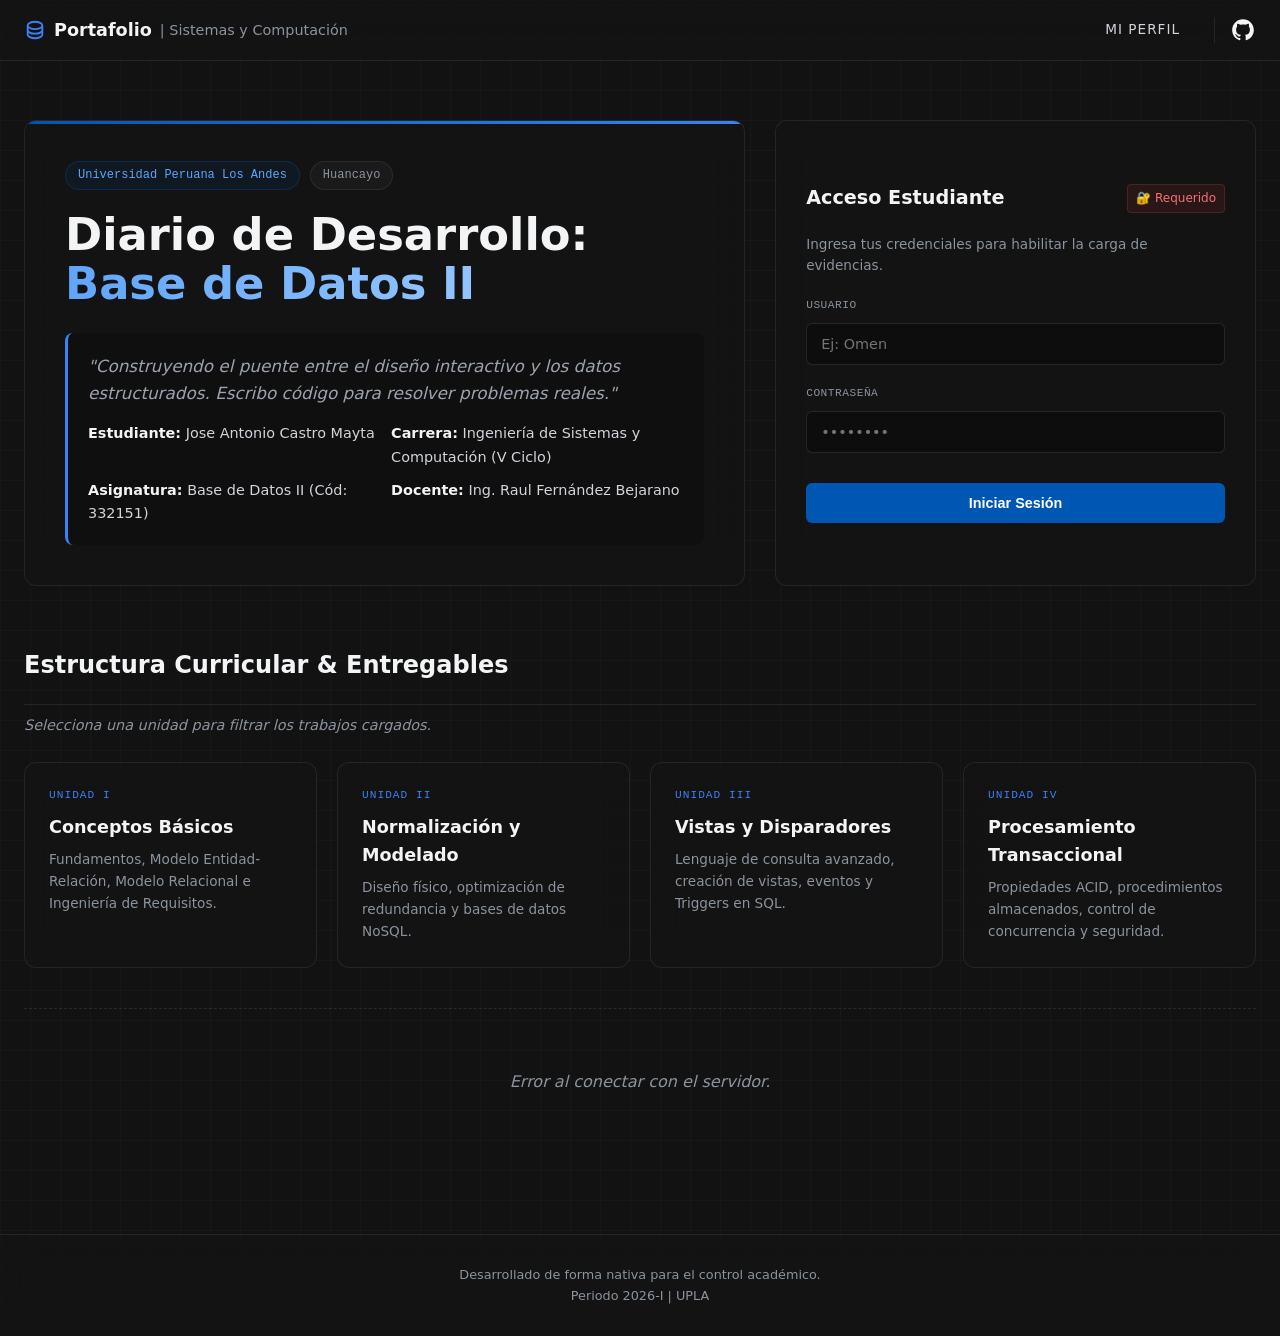
==== commit 4b7a8549: "Add files via upload" ====
--- a/index.html
+++ b/index.html
@@ -40,65 +40,34 @@
 
     <main class="container">
         <section id="presentacion">
-            <div class="glass-panel hero-card">
-                <div class="hero-decoration"></div>
-                <div class="header-badges">
-                    <span class="badge upla-badge">Universidad Peruana Los Andes</span>
-                    <span class="badge location-badge">Huancayo</span>
-                </div>
-                <h1>Diario de Desarrollo: <br> <span class="text-gradient">Base de Datos II</span></h1>
-                <div class="profile-info">
-                    <p class="philosophy">"Construyendo el puente entre el diseño interactivo y los datos estructurados.
-                        Escribo código para resolver problemas reales."</p>
-                    <ul class="course-details">
-                        <li><strong>Estudiante:</strong> Jose Antonio Castro Mayta</li>
-                        <li><strong>Carrera:</strong> Ingeniería de Sistemas y Computación (V Ciclo)</li>
-                        <li><strong>Asignatura:</strong> Base de Datos II (Cód: 332151)</li>
-                        <li><strong>Docente:</strong> Ing. Raul Fernández Bejarano</li>
-                    </ul>
-                </div>
-            </div>
-        </section>
-
-        <section id="silabo">
-            <h2 class="section-title">Estructura Curricular</h2>
-            <div class="roadmap-grid">
-                <div class="glass-panel unit-card active-unit">
-                    <div class="unit-number">Unidad I</div>
-                    <h3>Conceptos Básicos</h3>
-                    <p>Fundamentos, Modelo Entidad-Relación, Modelo Relacional e Ingeniería de Requisitos.</p>
-                </div>
-                <div class="glass-panel unit-card">
-                    <div class="unit-number">Unidad II</div>
-                    <h3>Normalización y Modelado</h3>
-                    <p>Diseño físico, optimización de redundancia y bases de datos NoSQL.</p>
-                </div>
-                <div class="glass-panel unit-card">
-                    <div class="unit-number">Unidad III</div>
-                    <h3>Vistas y Disparadores</h3>
-                    <p>Lenguaje de consulta avanzado, creación de vistas, eventos y Triggers en SQL.</p>
-                </div>
-                <div class="glass-panel unit-card">
-                    <div class="unit-number">Unidad IV</div>
-                    <h3>Procesamiento Transaccional</h3>
-                    <p>Propiedades ACID, procedimientos almacenados, control de concurrencia y seguridad.</p>
-                </div>
-            </div>
-        </section>
-
-        <section id="entregables">
-            <h2 class="section-title">Gestor de Entregables</h2>
-            <div class="dashboard-grid">
+            <div class="hero-layout">
+                <div class="glass-panel hero-card">
+                    <div class="hero-decoration"></div>
+                    <div class="header-badges">
+                        <span class="badge upla-badge">Universidad Peruana Los Andes</span>
+                        <span class="badge location-badge">Huancayo</span>
+                    </div>
+                    <h1>Diario de Desarrollo: <br> <span class="text-gradient">Base de Datos II</span></h1>
+                    <div class="profile-info">
+                        <p class="philosophy">"Construyendo el puente entre el diseño interactivo y los datos
+                            estructurados. Escribo código para resolver problemas reales."</p>
+                        <ul class="course-details">
+                            <li><strong>Estudiante:</strong> Jose Antonio Castro Mayta</li>
+                            <li><strong>Carrera:</strong> Ingeniería de Sistemas y Computación (V Ciclo)</li>
+                            <li><strong>Asignatura:</strong> Base de Datos II (Cód: 332151)</li>
+                            <li><strong>Docente:</strong> Ing. Raul Fernández Bejarano</li>
+                        </ul>
+                    </div>
+                </div>
 
                 <div class="glass-panel upload-panel" id="panelInteractivo">
+
                     <div id="loginSection">
                         <div class="panel-header">
                             <h2>Acceso Estudiante</h2>
                             <span class="auth-lock">🔐 Requerido</span>
                         </div>
-                        <p class="auth-subtitle">
-                            Ingresa tus credenciales para habilitar la carga de evidencias.
-                        </p>
+                        <p class="auth-subtitle">Ingresa tus credenciales para habilitar la carga de evidencias.</p>
                         <form id="loginForm">
                             <div class="form-group">
                                 <label for="codigo">Usuario</label>
@@ -109,27 +78,34 @@
                                 <input type="password" id="password" class="form-control" placeholder="••••••••"
                                     required>
                             </div>
-                            <button type="submit" class="btn-submit btn-login">
-                                Iniciar Sesión
-                            </button>
+                            <button type="submit" class="btn-submit btn-login">Iniciar Sesión</button>
                         </form>
                     </div>
 
                     <div id="uploadSection" class="hidden">
-                        <div class="panel-header">
+                        <div class="panel-header" style="margin-bottom: 25px;">
                             <h2>Subir Evidencia</h2>
                             <button id="btnLogout" class="btn-logout">Cerrar Sesión</button>
                         </div>
-
                         <form id="uploadForm">
-                            <div class="form-group">
-                                <label for="weekSelect">Seleccionar Unidad</label>
-                                <select id="weekSelect" class="form-control" required>
-                                    <option value="Unidad I • Semana 1">Unidad I - Semana 1</option>
-                                    <option value="Unidad I • Semana 2">Unidad I - Semana 2</option>
-                                    <option value="Unidad I • Semana 3">Unidad I - Semana 3</option>
-                                    <option value="Unidad I • Semana 4">Unidad I - Semana 4</option>
-                                </select>
+
+                            <div class="form-row">
+                                <div class="form-group">
+                                    <label for="unitSelect">Unidad</label>
+                                    <select id="unitSelect" class="form-control" required>
+                                        <option value="" disabled selected>Unidad...</option>
+                                        <option value="Unidad I">Unidad I</option>
+                                        <option value="Unidad II">Unidad II</option>
+                                        <option value="Unidad III">Unidad III</option>
+                                        <option value="Unidad IV">Unidad IV</option>
+                                    </select>
+                                </div>
+                                <div class="form-group">
+                                    <label for="weekSelect">Semana</label>
+                                    <select id="weekSelect" class="form-control" required disabled>
+                                        <option value="" disabled selected>Elige Sem...</option>
+                                    </select>
+                                </div>
                             </div>
 
                             <div class="form-group">
@@ -139,7 +115,7 @@
                             </div>
 
                             <div class="form-group">
-                                <label for="fileInput">Documentos e Imágenes (Múltiples)</label>
+                                <label for="fileInput">Documentos e Imágenes</label>
                                 <input type="file" id="fileInput" class="form-control"
                                     accept=".pdf,.docx,.zip,.jpg,.png,.jpeg" multiple required>
                                 <div id="previewContainer" class="preview-container"></div>
@@ -149,10 +125,42 @@
                         </form>
                     </div>
                 </div>
-
-                <div class="history-panel">
-                    <div class="tasks-list" id="tasksList">
-                    </div>
+            </div>
+        </section>
+
+        <section id="silabo">
+            <div class="section-header-flex">
+                <h2 class="section-title" style="margin-bottom: 0; border: none;">Estructura Curricular & Entregables
+                </h2>
+                <button id="btnVerTodo" class="btn-link" style="display: none;">Ver Todas las Unidades</button>
+            </div>
+            <p class="section-subtitle-text">Selecciona una unidad para filtrar los trabajos cargados.</p>
+
+            <div class="roadmap-grid">
+                <div class="glass-panel unit-card filter-unit" data-unit="Unidad I">
+                    <div class="unit-number">Unidad I</div>
+                    <h3>Conceptos Básicos</h3>
+                    <p>Fundamentos, Modelo Entidad-Relación, Modelo Relacional e Ingeniería de Requisitos.</p>
+                </div>
+                <div class="glass-panel unit-card filter-unit" data-unit="Unidad II">
+                    <div class="unit-number">Unidad II</div>
+                    <h3>Normalización y Modelado</h3>
+                    <p>Diseño físico, optimización de redundancia y bases de datos NoSQL.</p>
+                </div>
+                <div class="glass-panel unit-card filter-unit" data-unit="Unidad III">
+                    <div class="unit-number">Unidad III</div>
+                    <h3>Vistas y Disparadores</h3>
+                    <p>Lenguaje de consulta avanzado, creación de vistas, eventos y Triggers en SQL.</p>
+                </div>
+                <div class="glass-panel unit-card filter-unit" data-unit="Unidad IV">
+                    <div class="unit-number">Unidad IV</div>
+                    <h3>Procesamiento Transaccional</h3>
+                    <p>Propiedades ACID, procedimientos almacenados, control de concurrencia y seguridad.</p>
+                </div>
+            </div>
+
+            <div id="historialContainer" class="history-panel">
+                <div class="tasks-list grid-tasks" id="tasksList">
                 </div>
             </div>
         </section>
@@ -163,32 +171,35 @@
             <h2 class="modal-title">Editar Entrega</h2>
             <form id="editForm">
                 <input type="hidden" id="editId">
-                <div class="form-group">
-                    <label for="editWeekSelect">Modificar Unidad</label>
-                    <select id="editWeekSelect" class="form-control" required>
-                        <option value="Unidad I • Semana 1">Unidad I - Semana 1</option>
-                        <option value="Unidad I • Semana 2">Unidad I - Semana 2</option>
-                        <option value="Unidad I • Semana 3">Unidad I - Semana 3</option>
-                        <option value="Unidad I • Semana 4">Unidad I - Semana 4</option>
-                    </select>
+                <div class="form-row">
+                    <div class="form-group">
+                        <label for="editUnitSelect">Modificar Unidad</label>
+                        <select id="editUnitSelect" class="form-control" required>
+                            <option value="Unidad I">Unidad I</option>
+                            <option value="Unidad II">Unidad II</option>
+                            <option value="Unidad III">Unidad III</option>
+                            <option value="Unidad IV">Unidad IV</option>
+                        </select>
+                    </div>
+                    <div class="form-group">
+                        <label for="editWeekSelect">Modificar Semana</label>
+                        <select id="editWeekSelect" class="form-control" required>
+                        </select>
+                    </div>
                 </div>
                 <div class="form-group">
                     <label for="editTitle">Modificar Título</label>
                     <input type="text" id="editTitle" class="form-control" required>
                 </div>
-
                 <div class="form-group">
                     <label for="editFileInput">Subir Documentos</label>
                     <input type="file" id="editFileInput" class="form-control" accept=".pdf,.docx,.zip,.jpg,.png,.jpeg"
                         multiple>
                     <small class="help-text">* Deja en blanco para mantener los archivos actuales.</small>
-
-                    <label class="checkbox-label">
-                        <input type="checkbox" id="keepOldFiles" checked>
-                        Sumar a los archivos existentes (No borrar los anteriores)
+                    <label class="checkbox-label" style="margin-top: 10px;">
+                        <input type="checkbox" id="keepOldFiles" checked> Sumar a los archivos existentes
                     </label>
                 </div>
-
                 <div class="button-group">
                     <button type="submit" class="btn-submit btn-flex">Guardar Cambios</button>
                     <button type="button" id="btnCancelEdit" class="btn-submit btn-flex btn-cancel">Cancelar</button>
@@ -203,9 +214,7 @@
                 <h2 class="modal-title" style="margin-bottom:0;">Archivos Adjuntos</h2>
                 <button id="btnCloseDocs" class="btn-close-modal">✖</button>
             </div>
-
-            <div id="docsListContainer" class="docs-list">
-            </div>
+            <div id="docsListContainer" class="docs-list"></div>
         </div>
     </div>
 
--- a/styles.css
+++ b/styles.css
@@ -38,8 +38,9 @@
     color: var(--accent);
 }
 
+/* Layout más ancho */
 .container {
-    max-width: 1000px;
+    max-width: 1300px;
     margin: 0 auto;
     padding: 0 24px;
 }
@@ -49,6 +50,22 @@
     color: var(--text-light);
     margin-bottom: 24px;
     border-bottom: 1px solid var(--border-color);
+    padding-bottom: 10px;
+}
+
+.section-subtitle-text {
+    font-size: 0.9rem;
+    color: var(--text-muted);
+    margin: -15px 0 25px 0;
+    font-style: italic;
+}
+
+.section-header-flex {
+    display: flex;
+    justify-content: space-between;
+    align-items: flex-end;
+    border-bottom: 1px solid var(--border-color);
+    margin-bottom: 24px;
     padding-bottom: 10px;
 }
 
@@ -73,7 +90,7 @@
     justify-content: space-between;
     align-items: center;
     padding: 16px 24px;
-    max-width: 1000px;
+    max-width: 1300px;
     margin: 0 auto;
 }
 
@@ -101,15 +118,33 @@
     letter-spacing: 1px;
 }
 
+/* Hero Split Layout (Panel Izquierdo y Derecho) */
 #presentacion {
     padding-top: 120px;
-    padding-bottom: 60px;
+    padding-bottom: 40px;
+}
+
+.hero-layout {
+    display: grid;
+    grid-template-columns: 1.5fr 1fr;
+    gap: 30px;
+    align-items: start;
+}
+
+@media (max-width: 900px) {
+    .hero-layout {
+        grid-template-columns: 1fr;
+    }
 }
 
 .hero-card {
     padding: 40px;
     position: relative;
     overflow: hidden;
+    height: 100%;
+    display: flex;
+    flex-direction: column;
+    justify-content: center;
 }
 
 .hero-decoration {
@@ -164,7 +199,6 @@
     padding: 20px;
     border-radius: 8px;
     border-left: 3px solid var(--accent);
-    margin-bottom: 24px;
 }
 
 .philosophy {
@@ -187,44 +221,57 @@
     font-weight: 600;
 }
 
-.tags {
-    display: flex;
-    gap: 10px;
-    flex-wrap: wrap;
-}
-
-.tag {
-    padding: 4px 10px;
-    background: var(--bg-darker);
-    border: 1px solid rgba(255, 255, 255, 0.1);
-    border-radius: 4px;
-    font-size: 0.75rem;
-    font-family: monospace;
-}
-
+.upload-panel {
+    padding: 30px;
+    position: relative;
+    height: 100%;
+    display: flex;
+    flex-direction: column;
+    justify-content: center;
+}
+
+.panel-header {
+    display: flex;
+    justify-content: space-between;
+    align-items: center;
+    margin-bottom: 20px;
+}
+
+.panel-header h2 {
+    color: var(--text-light);
+    font-size: 1.2rem;
+}
+
+/* Sílabo Interactivo */
 #silabo {
-    padding: 40px 0;
+    padding: 20px 0 60px 0;
 }
 
 .roadmap-grid {
     display: grid;
     grid-template-columns: repeat(auto-fit, minmax(220px, 1fr));
     gap: 20px;
+    margin-bottom: 40px;
 }
 
 .unit-card {
     padding: 24px;
-    transition: transform 0.3s;
+    transition: all 0.3s cubic-bezier(0.4, 0, 0.2, 1);
+    cursor: pointer;
+    border: 1px solid var(--border-color);
 }
 
 .unit-card:hover {
     transform: translateY(-5px);
-    border-color: rgba(59, 130, 246, 0.3);
-}
-
-.active-unit {
-    border-color: rgba(59, 130, 246, 0.4);
-    background: rgba(59, 130, 246, 0.03);
+    border-color: rgba(59, 130, 246, 0.5);
+    box-shadow: 0 10px 20px rgba(0, 0, 0, 0.2);
+}
+
+.unit-card.active-unit {
+    border-color: var(--accent);
+    background: rgba(59, 130, 246, 0.1);
+    transform: translateY(-5px);
+    box-shadow: 0 10px 20px rgba(0, 0, 0, 0.3);
 }
 
 .unit-number {
@@ -247,38 +294,91 @@
     color: var(--text-muted);
 }
 
-#entregables {
-    padding: 40px 0 80px 0;
-}
-
-.dashboard-grid {
+/* Grid de Tareas (Historial) */
+.history-panel {
+    margin-top: 20px;
+    padding-top: 20px;
+    border-top: 1px dashed rgba(255, 255, 255, 0.1);
+}
+
+.grid-tasks {
     display: grid;
-    grid-template-columns: 1fr;
-    gap: 30px;
-}
-
-@media (min-width: 800px) {
-    .dashboard-grid {
-        grid-template-columns: 4fr 6fr;
-    }
-}
-
-.upload-panel {
-    padding: 30px;
-    position: sticky;
-    top: 90px;
-}
-
-.panel-header {
-    display: flex;
+    grid-template-columns: repeat(auto-fill, minmax(350px, 1fr));
+    gap: 24px;
+}
+
+.task-card {
+    padding: 20px;
+    border-left: 3px solid var(--accent);
+    display: flex;
+    flex-direction: column;
     justify-content: space-between;
-    align-items: center;
+    height: 100%;
+}
+
+.task-header {
+    display: flex;
+    justify-content: space-between;
+    align-items: flex-start;
+    margin-bottom: 12px;
+}
+
+.task-week {
+    font-size: 0.7rem;
+    font-family: monospace;
+    color: var(--accent);
+    display: block;
+    margin-bottom: 5px;
+}
+
+.task-title {
+    color: var(--text-light);
+    font-size: 1.1rem;
+    margin-top: 4px;
+    line-height: 1.3;
+}
+
+.task-desc {
+    font-size: 0.85rem;
+    color: var(--text-muted);
+    margin-top: 8px;
+}
+
+.status-badge {
+    font-size: 0.7rem;
+    font-weight: bold;
+    padding: 3px 8px;
+    border-radius: 4px;
+    background: rgba(16, 185, 129, 0.1);
+    color: #34d399;
+    border: 1px solid rgba(16, 185, 129, 0.2);
+}
+
+.status-badge-registered {
+    background: rgba(59, 130, 246, 0.1);
+    color: #60a5fa;
+    border-color: rgba(59, 130, 246, 0.2);
+}
+
+.task-links {
+    padding-top: 15px;
+    margin-top: 15px;
+    border-top: 1px solid var(--border-color);
+    display: flex;
+    gap: 10px;
+    flex-wrap: wrap;
+}
+
+/* Formularios y Estética (Mejorada para no verse juntos) */
+.form-row {
+    display: flex;
+    gap: 15px;
     margin-bottom: 20px;
 }
 
-.panel-header h2 {
-    color: var(--text-light);
-    font-size: 1.2rem;
+.form-row .form-group {
+    flex: 1;
+    margin-bottom: 0;
 }
 
 .auth-lock {
@@ -290,17 +390,25 @@
     border: 1px solid rgba(239, 68, 68, 0.2);
 }
 
+.auth-subtitle {
+    font-size: 0.85rem;
+    color: var(--text-muted);
+    margin-bottom: 20px;
+}
+
 .form-group {
-    margin-bottom: 16px;
-}
-
+    margin-bottom: 20px;
+}
+
+/* Aumentado a 20px para más aire */
 .form-group label {
     display: block;
     font-size: 0.7rem;
     font-family: monospace;
     color: var(--text-muted);
-    margin-bottom: 6px;
+    margin-bottom: 8px;
     text-transform: uppercase;
+    letter-spacing: 0.5px;
 }
 
 .form-control {
@@ -308,10 +416,16 @@
     background: var(--bg-darker);
     border: 1px solid rgba(255, 255, 255, 0.1);
     color: var(--text-muted);
-    padding: 10px 14px;
+    padding: 12px 14px;
     border-radius: 6px;
     font-family: inherit;
     font-size: 0.9rem;
+    transition: border-color 0.3s;
+}
+
+.form-control:focus {
+    outline: none;
+    border-color: var(--accent);
 }
 
 .btn-submit {
@@ -332,57 +446,9 @@
     background: #2563eb;
 }
 
-.tasks-list {
-    display: flex;
-    flex-direction: column;
-    gap: 16px;
-}
-
-.task-card {
-    padding: 20px;
-    border-left: 3px solid var(--accent);
-}
-
-.task-header {
-    display: flex;
-    justify-content: space-between;
-    align-items: flex-start;
-    margin-bottom: 12px;
-}
-
-.task-week {
-    font-size: 0.7rem;
-    font-family: monospace;
-    color: var(--accent);
-}
-
-.task-title {
-    color: var(--text-light);
-    font-size: 1rem;
-    margin-top: 4px;
-}
-
-.task-desc {
-    font-size: 0.85rem;
-    color: var(--text-muted);
-    margin-top: 4px;
-}
-
-.status-badge {
-    font-size: 0.7rem;
-    font-weight: bold;
-    padding: 3px 8px;
-    border-radius: 4px;
-    background: rgba(16, 185, 129, 0.1);
-    color: #34d399;
-    border: 1px solid rgba(16, 185, 129, 0.2);
-}
-
-.task-links {
-    padding-top: 12px;
-    border-top: 1px solid var(--border-color);
-    display: flex;
-    gap: 12px;
+.btn-login {
+    background: var(--upla-blue);
+    margin-top: 10px;
 }
 
 .btn-link {
@@ -393,20 +459,13 @@
     border-radius: 4px;
     border: 1px solid transparent;
     cursor: pointer;
+    transition: 0.3s;
 }
 
 .btn-link:hover {
     background: rgba(255, 255, 255, 0.08);
     border-color: var(--border-color);
     color: var(--text-light);
-}
-
-footer {
-    text-align: center;
-    padding: 30px;
-    border-top: 1px solid var(--border-color);
-    font-size: 0.8rem;
-    color: var(--text-muted);
 }
 
 .hidden {
@@ -445,7 +504,10 @@
     }
 }
 
-/* --- Nuevas Utilidades --- */
+.task-card-anim {
+    animation: slideDown 0.4s ease forwards;
+}
+
 .nav-panel {
     border-radius: 0;
     border-top: none;
@@ -470,17 +532,6 @@
     gap: 6px;
     color: var(--text-light);
     transition: color 0.3s;
-}
-
-.auth-subtitle {
-    font-size: 0.85rem;
-    color: var(--text-muted);
-    margin-bottom: 20px;
-}
-
-.btn-login {
-    background: var(--upla-blue);
-    margin-top: 10px;
 }
 
 .preview-container {
@@ -499,55 +550,46 @@
     margin: 5px;
 }
 
-.help-text {
-    color: var(--text-muted);
-    font-size: 0.75rem;
-}
-
-.checkbox-label {
-    display: flex;
-    align-items: center;
-    gap: 8px;
-    font-size: 0.85rem;
-    color: var(--text-light);
-    margin-top: 10px;
-    cursor: pointer;
-}
-
-.button-group {
-    display: flex;
-    gap: 10px;
-    margin-top: 25px;
-}
-
-.btn-flex {
-    flex: 1;
-}
-
-.btn-cancel {
-    background: transparent;
-    border: 1px solid rgba(239, 68, 68, 0.5);
-    color: #f87171;
-}
-
+/* ==========================================
+   MODALES (EDICIÓN Y VER DOCUMENTOS)
+   ========================================== */
 .modal-overlay {
     position: fixed;
     top: 0;
     left: 0;
     width: 100%;
     height: 100%;
-    background: rgba(0, 0, 0, 0.8);
+    background: rgba(0, 0, 0, 0.85);
+    /* Fondo un poco más oscuro */
     z-index: 2000;
     display: flex;
     justify-content: center;
     align-items: center;
-    backdrop-filter: blur(5px);
+    backdrop-filter: blur(8px);
+    /* Más desenfoque atrás */
+}
+
+/* Animación de entrada estilo "Pop" */
+@keyframes modalPop {
+    0% {
+        transform: scale(0.95) translateY(10px);
+        opacity: 0;
+    }
+
+    100% {
+        transform: scale(1) translateY(0);
+        opacity: 1;
+    }
 }
 
 .modal-panel {
-    padding: 30px;
-    width: 400px;
+    padding: 35px;
+    width: 450px;
     max-width: 90%;
+    box-shadow: 0 25px 50px -12px rgba(0, 0, 0, 0.5);
+    /* Sombra más profunda */
+    border: 1px solid rgba(255, 255, 255, 0.1);
+    animation: modalPop 0.4s cubic-bezier(0.16, 1, 0.3, 1) forwards;
 }
 
 .modal-panel.large {
@@ -557,381 +599,290 @@
 
 .modal-title {
     color: white;
+    margin-bottom: 25px;
+    font-size: 1.5rem;
+    border-bottom: 1px solid rgba(255, 255, 255, 0.05);
+    padding-bottom: 15px;
+}
+
+.modal-header-row {
+    display: flex;
+    justify-content: space-between;
+    align-items: center;
     margin-bottom: 20px;
-    font-size: 1.5rem;
-}
-
-.modal-header-row {
-    display: flex;
-    justify-content: space-between;
-    align-items: center;
-    margin-bottom: 20px;
+    border-bottom: 1px solid rgba(255, 255, 255, 0.05);
+    padding-bottom: 15px;
+}
+
+.modal-header-row .modal-title {
+    border-bottom: none;
+    padding-bottom: 0;
+    margin-bottom: 0;
 }
 
 .btn-close-modal {
-    background: transparent;
+    background: rgba(255, 255, 255, 0.05);
+    border: 1px solid rgba(255, 255, 255, 0.1);
+    color: var(--text-muted);
+    cursor: pointer;
+    font-size: 1.2rem;
+    width: 36px;
+    height: 36px;
+    border-radius: 50%;
+    display: flex;
+    align-items: center;
+    justify-content: center;
+    transition: all 0.3s ease;
+}
+
+.btn-close-modal:hover {
+    background: rgba(239, 68, 68, 0.1);
+    color: #f87171;
+    border-color: rgba(239, 68, 68, 0.3);
+    transform: rotate(90deg);
+}
+
+/* Estilo del Botón Nativo de Subir Archivos */
+input[type="file"]::file-selector-button {
+    background: var(--accent);
+    color: white;
     border: none;
-    color: var(--text-muted);
+    padding: 8px 16px;
+    border-radius: 4px;
+    margin-right: 15px;
     cursor: pointer;
-    font-size: 1.5rem;
-    transition: color 0.3s;
-}
-
+    font-weight: 600;
+    font-family: var(--font-family);
+    transition: background 0.3s ease;
+}
+
+input[type="file"]::file-selector-button:hover {
+    background: #2563eb;
+}
+
+/* Mejora visual de la Checkbox en el modal de Edición */
+.checkbox-label {
+    display: flex;
+    align-items: center;
+    gap: 12px;
+    font-size: 0.85rem;
+    color: var(--text-light);
+    margin-top: 15px;
+    cursor: pointer;
+    background: rgba(255, 255, 255, 0.03);
+    padding: 12px 15px;
+    border-radius: 8px;
+    border: 1px solid rgba(255, 255, 255, 0.05);
+    transition: all 0.3s ease;
+}
+
+.checkbox-label:hover {
+    background: rgba(255, 255, 255, 0.06);
+    border-color: rgba(59, 130, 246, 0.3);
+}
+
+.checkbox-label input[type="checkbox"] {
+    accent-color: var(--accent);
+    width: 16px;
+    height: 16px;
+    cursor: pointer;
+}
+
+/* Botones del Modal de Edición */
+.button-group {
+    display: flex;
+    gap: 15px;
+    margin-top: 30px;
+}
+
+.btn-cancel {
+    background: rgba(239, 68, 68, 0.05);
+    border: 1px solid rgba(239, 68, 68, 0.3);
+    color: #f87171;
+}
+
+.btn-cancel:hover {
+    background: rgba(239, 68, 68, 0.15);
+    border-color: rgba(239, 68, 68, 0.6);
+}
+
+/* ==========================================
+   LISTA DE DOCUMENTOS (VER DOCUMENTOS)
+   ========================================== */
 .docs-list {
     display: flex;
     flex-direction: column;
-    gap: 12px;
+    gap: 16px;
     max-height: 60vh;
     overflow-y: auto;
     padding-right: 10px;
 }
 
+/* Scrollbar personalizado para los modales */
+.docs-list::-webkit-scrollbar {
+    width: 6px;
+}
+
+.docs-list::-webkit-scrollbar-track {
+    background: rgba(255, 255, 255, 0.02);
+    border-radius: 10px;
+}
+
+.docs-list::-webkit-scrollbar-thumb {
+    background: rgba(255, 255, 255, 0.1);
+    border-radius: 10px;
+}
+
+.docs-list::-webkit-scrollbar-thumb:hover {
+    background: rgba(255, 255, 255, 0.2);
+}
+
+.doc-item {
+    background: rgba(0, 0, 0, 0.4);
+    padding: 18px;
+    border: 1px solid rgba(255, 255, 255, 0.05);
+    border-left: 3px solid var(--accent);
+    border-radius: 8px;
+    display: flex;
+    flex-direction: column;
+    transition: all 0.3s ease;
+}
+
+.doc-item:hover {
+    transform: translateY(-3px);
+    background: rgba(0, 0, 0, 0.6);
+    border-color: rgba(59, 130, 246, 0.3);
+    box-shadow: 0 10px 20px rgba(0, 0, 0, 0.2);
+}
+
+.doc-item-row {
+    display: flex;
+    align-items: center;
+    justify-content: space-between;
+}
+
+.doc-item-info {
+    display: flex;
+    align-items: center;
+    gap: 15px;
+    overflow: hidden;
+    width: 60%;
+}
+
+.doc-icon {
+    font-size: 1.8rem;
+    background: rgba(255, 255, 255, 0.03);
+    padding: 10px;
+    border-radius: 8px;
+    border: 1px solid rgba(255, 255, 255, 0.05);
+}
+
+.doc-name {
+    color: var(--text-light);
+    font-size: 0.95rem;
+    white-space: nowrap;
+    overflow: hidden;
+    text-overflow: ellipsis;
+    font-family: monospace;
+}
+
+.doc-actions {
+    display: flex;
+    gap: 8px;
+    justify-content: flex-end;
+}
+
+.btn-doc-action,
+.btn-doc-link {
+    border: none;
+    color: white;
+    padding: 8px 16px;
+    border-radius: 20px;
+    /* Estilo de Píldora moderna */
+    cursor: pointer;
+    font-size: 0.75rem;
+    font-weight: 600;
+    text-transform: uppercase;
+    letter-spacing: 0.5px;
+    transition: filter 0.3s, transform 0.2s;
+}
+
+.btn-doc-action:hover,
+.btn-doc-link:hover {
+    filter: brightness(1.15);
+    transform: scale(1.02);
+}
+
+.btn-doc-view {
+    background: rgba(59, 130, 246, 0.2);
+    color: #60a5fa;
+    border: 1px solid rgba(59, 130, 246, 0.3);
+}
+
+.btn-doc-view:hover {
+    background: rgba(59, 130, 246, 0.3);
+}
+
+.btn-doc-download {
+    background: rgba(16, 185, 129, 0.2);
+    color: #34d399;
+    border: 1px solid rgba(16, 185, 129, 0.3);
+}
+
+.btn-doc-download:hover {
+    background: rgba(16, 185, 129, 0.3);
+}
+
+.btn-doc-link {
+    background: rgba(245, 158, 11, 0.2);
+    color: #fbbf24;
+    border: 1px solid rgba(245, 158, 11, 0.3);
+    text-decoration: none;
+    text-align: center;
+    display: inline-block;
+}
+
+.btn-doc-link:hover {
+    background: rgba(245, 158, 11, 0.3);
+}
+
+.doc-img-preview {
+    width: 100%;
+    border-radius: 8px;
+    margin-top: 15px;
+    border: 1px solid rgba(255, 255, 255, 0.1);
+}
+
+.empty-docs {
+    color: var(--text-muted);
+    text-align: center;
+    grid-column: 1 / -1;
+    font-style: italic;
+    padding: 40px;
+}
+
+/* Footer general */
 .footer-panel {
     border-radius: 0;
     border-bottom: none;
     border-left: none;
     border-right: none;
-}
-
-.footer-subtitle {
-    margin-top: 8px;
-    color: var(--accent);
-}
-
-/* Clases para JS */
-.task-card-anim {
-    animation: slideDown 0.4s ease forwards;
-    margin-bottom: 16px;
-}
-
-.task-file-info {
-    color: var(--accent);
+    text-align: center;
+    padding: 30px;
     font-size: 0.8rem;
-    font-family: monospace;
-}
-
-.status-badge-registered {
-    background: rgba(59, 130, 246, 0.1);
-    color: #60a5fa;
-    border-color: rgba(59, 130, 246, 0.2);
-}
-
-.task-actions {
-    display: flex;
-    justify-content: space-between;
-    gap: 10px;
-}
-
-.btn-action-view {
-    background: rgba(59, 130, 246, 0.1);
-    color: #60a5fa;
-    border-color: rgba(59, 130, 246, 0.3);
-    cursor: pointer;
-}
-
-.btn-action-edit {
-    background: rgba(245, 158, 11, 0.1);
-    color: #fbbf24;
-    border-color: rgba(245, 158, 11, 0.3);
-    cursor: pointer;
-}
-
-.btn-action-delete {
-    background: rgba(239, 68, 68, 0.1);
-    color: #f87171;
-    border-color: rgba(239, 68, 68, 0.3);
-    cursor: pointer;
-}
-
-.empty-docs {
-    color: var(--text-muted);
-    text-align: center;
-}
-
-.doc-item {
-    background: var(--bg-darker);
-    padding: 12px;
-    border: 1px solid rgba(255, 255, 255, 0.05);
-    border-radius: 6px;
-    display: flex;
-    flex-direction: column;
-}
-
-.doc-item-row {
-    display: flex;
-    align-items: center;
-    justify-content: space-between;
-}
-
-.doc-item-info {
-    display: flex;
-    align-items: center;
-    gap: 10px;
-    overflow: hidden;
-    width: 60%;
-}
-
-.doc-icon {
-    font-size: 1.5rem;
-}
-
-.doc-name {
-    color: var(--text-light);
-    font-size: 0.85rem;
-    white-space: nowrap;
-    overflow: hidden;
-    text-overflow: ellipsis;
-    font-family: monospace;
-}
-
-.doc-actions {
-    display: flex;
-    gap: 5px;
-    justify-content: flex-end;
-}
-
-.btn-doc-action {
-    border: none;
-    color: white;
-    padding: 5px 10px;
-    border-radius: 4px;
-    cursor: pointer;
-    font-size: 0.75rem;
-}
-
-.btn-doc-view {
-    background: var(--accent);
-}
-
-.btn-doc-download {
-    background: #10b981;
-}
-
-.btn-doc-link {
-    background: var(--upla-blue);
-    text-decoration: none;
-    text-align: center;
-    display: inline-block;
-}
-
-.doc-img-preview {
-    width: 100%;
-    border-radius: 6px;
-    margin-top: 10px;
-    border: 1px solid var(--border-color);
-}
-
-/* Utilidades para perfil */
-.page-content {
-    padding-top: 120px;
-    padding-bottom: 60px;
-}
-
-.text-accent {
-    color: var(--accent);
-}
-
-.section-subtitle {
-    color: var(--text-light);
-    font-size: 1rem;
-    margin-bottom: 15px;
-    font-family: monospace;
-    text-transform: uppercase;
-}
-
-.tags-wrapper {
-    margin-bottom: 35px;
-}
-
-.tag-react {
-    border-color: #61dafb;
-    color: #61dafb;
-}
-
-.tag-astro {
-    border-color: #ff5a03;
-    color: #ff5a03;
-}
-
-.tag-next {
-    border-color: #ffffff;
-    color: #ffffff;
-}
-
-.tag-tailwind {
-    border-color: #38bdf8;
-    color: #38bdf8;
-}
-
-.tag-postgres {
-    border-color: #3b82f6;
-    color: #3b82f6;
-}
-
-.tag-node {
-    border-color: #10b981;
-    color: #10b981;
-}
-
-.projects-section {
-    border-top: 1px solid var(--border-color);
-    padding-top: 25px;
-}
-
-.projects-grid {
-    display: grid;
-    grid-template-columns: repeat(auto-fit, minmax(250px, 1fr));
-    gap: 20px;
-}
-
-.project-card {
-    padding: 20px;
-    background: rgba(0, 0, 0, 0.3);
-    transition: transform 0.3s;
-}
-
-.project-card:hover {
-    transform: translateY(-5px);
-}
-
-.project-tech {
-    border-left: 3px solid #10b981;
-}
-
-.project-tech h4 {
-    color: #10b981;
-    font-size: 1.1rem;
-    margin-bottom: 8px;
-}
-
-.project-yape {
-    border-left: 3px solid #8b5cf6;
-}
-
-.project-yape h4 {
-    color: #8b5cf6;
-    font-size: 1.1rem;
-    margin-bottom: 8px;
-}
-
-.project-meche {
-    border-left: 3px solid #f59e0b;
-}
-
-.project-meche h4 {
-    color: #f59e0b;
-    font-size: 1.1rem;
-    margin-bottom: 8px;
-}
-
-.project-desc {
-    font-size: 0.85rem;
-    color: var(--text-muted);
-}
-
+    color: var(--text-muted);
+    margin-top: 40px;
+}
 
 /* ==========================================
-   ANIMACIONES, CARRUSEL Y PROTECCIÓN DEL PERFIL
+   ANIMACIONES Y CARRUSEL (PERFIL)
    ========================================== */
-
-/* 1. Protección estricta de la foto de perfil */
-.protected-img {
-    -webkit-user-drag: none;
-    /* Bloquea arrastrar en Chrome/Safari */
-    -khtml-user-drag: none;
-    -moz-user-drag: none;
-    -o-user-drag: none;
-    user-drag: none;
-    -webkit-user-select: none;
-    /* Bloquea selección */
-    -moz-user-select: none;
-    -ms-user-select: none;
-    user-select: none;
-    pointer-events: none;
-    /* Anula clics e interacciones directas sobre la imagen */
-}
-
-/* Pasamos el efecto hover al contenedor para que siga brillando sin tocar la imagen */
-.profile-photo-wrapper {
-    border-radius: 50%;
-    display: inline-block;
-    transition: all 0.5s ease;
-    animation: levitate 6s ease-in-out infinite;
-    /* Levitación en el contenedor */
-}
-
-.profile-photo-wrapper:hover {
-    box-shadow: 0 0 35px rgba(59, 130, 246, 0.6);
-    transform: scale(1.02);
-}
-
-@keyframes levitate {
-    0% {
-        transform: translateY(0px);
-    }
-
-    50% {
-        transform: translateY(-6px);
-    }
-
-    100% {
-        transform: translateY(0px);
-    }
-}
-
-/* 2. Animación en Cascada (Entrada de la página) */
-@keyframes fadeUpStagger {
-    from {
-        opacity: 0;
-        transform: translateY(15px);
-    }
-
-    to {
-        opacity: 1;
-        transform: translateY(0);
-    }
-}
-
-.hero-card,
-.profile-photo-wrapper,
-.profile-name-wrapper,
-.profile-info,
-.section-subtitle,
-.carousel-container {
-    opacity: 0;
-}
-
-.hero-card {
-    animation: fadeUpStagger 1s ease-out forwards;
-}
-
-.profile-photo-wrapper {
-    animation: fadeUpStagger 1s ease-out 0.15s forwards;
-}
-
-.profile-name-wrapper {
-    animation: fadeUpStagger 1s ease-out 0.25s forwards;
-}
-
-.profile-info {
-    animation: fadeUpStagger 1s ease-out 0.35s forwards;
-}
-
-.section-subtitle {
-    animation: fadeUpStagger 1s ease-out 0.45s forwards;
-}
-
-.carousel-container {
-    animation: fadeUpStagger 1s ease-out 0.55s forwards;
-}
-
-/* 3. Carrusel Infinito de Tecnologías */
 .carousel-container {
     width: 100%;
     overflow: hidden;
     padding: 20px 0;
     position: relative;
-    /* Difuminado en los bordes para que los iconos "aparezcan y desaparezcan" suavemente */
+    /* Difuminado en los bordes para un efecto elegante */
     mask-image: linear-gradient(to right, transparent, black 10%, black 90%, transparent);
     -webkit-mask-image: linear-gradient(to right, transparent, black 10%, black 90%, transparent);
 }
@@ -940,18 +891,15 @@
     display: flex;
     gap: 45px;
     width: max-content;
-    /* El contenedor se ajusta al contenido largo */
     animation: scrollCarousel 25s linear infinite;
-    /* Animación de desplazamiento */
-    align-items: center;
-}
-
-/* Si pones el mouse encima, el carrusel se detiene */
+    align-items: center;
+}
+
+/* Pausar al pasar el mouse por encima */
 .carousel-track:hover {
     animation-play-state: paused;
 }
 
-/* Animación: Mueve exactamente la mitad del ancho (ya que duplicamos los iconos) */
 @keyframes scrollCarousel {
     0% {
         transform: translateX(0);
@@ -962,7 +910,6 @@
     }
 }
 
-/* Estilo individual de los iconos en el carrusel */
 .carousel-track i {
     font-size: 3.5rem;
     color: var(--text-main);
@@ -971,9 +918,17 @@
     opacity: 0.8;
 }
 
-/* Efecto al apuntar a un icono específico */
 .carousel-track i:hover {
     transform: translateY(-8px) scale(1.15);
     opacity: 1;
     filter: drop-shadow(0 10px 15px rgba(255, 255, 255, 0.2));
+}
+
+/* Protección de la foto de perfil */
+.protected-img {
+    -webkit-user-drag: none;
+    user-drag: none;
+    -webkit-user-select: none;
+    user-select: none;
+    pointer-events: none;
 }
